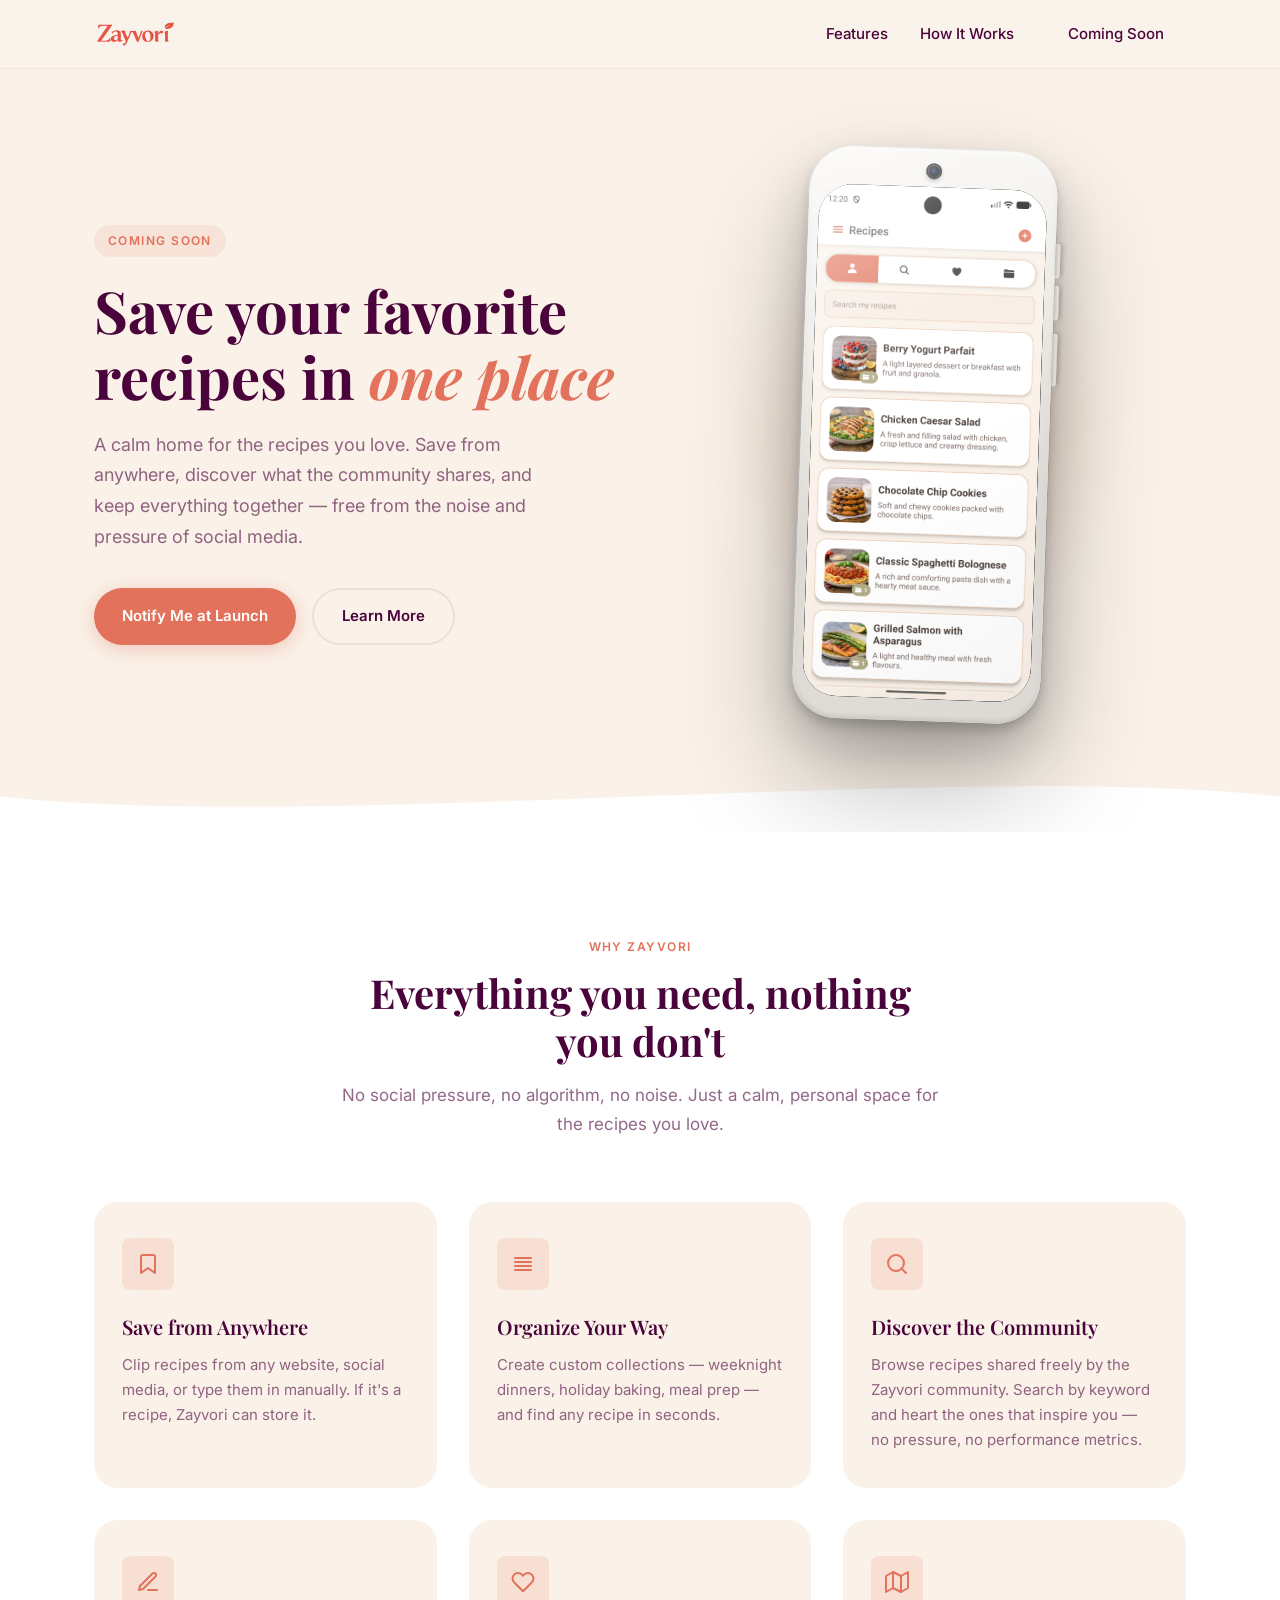
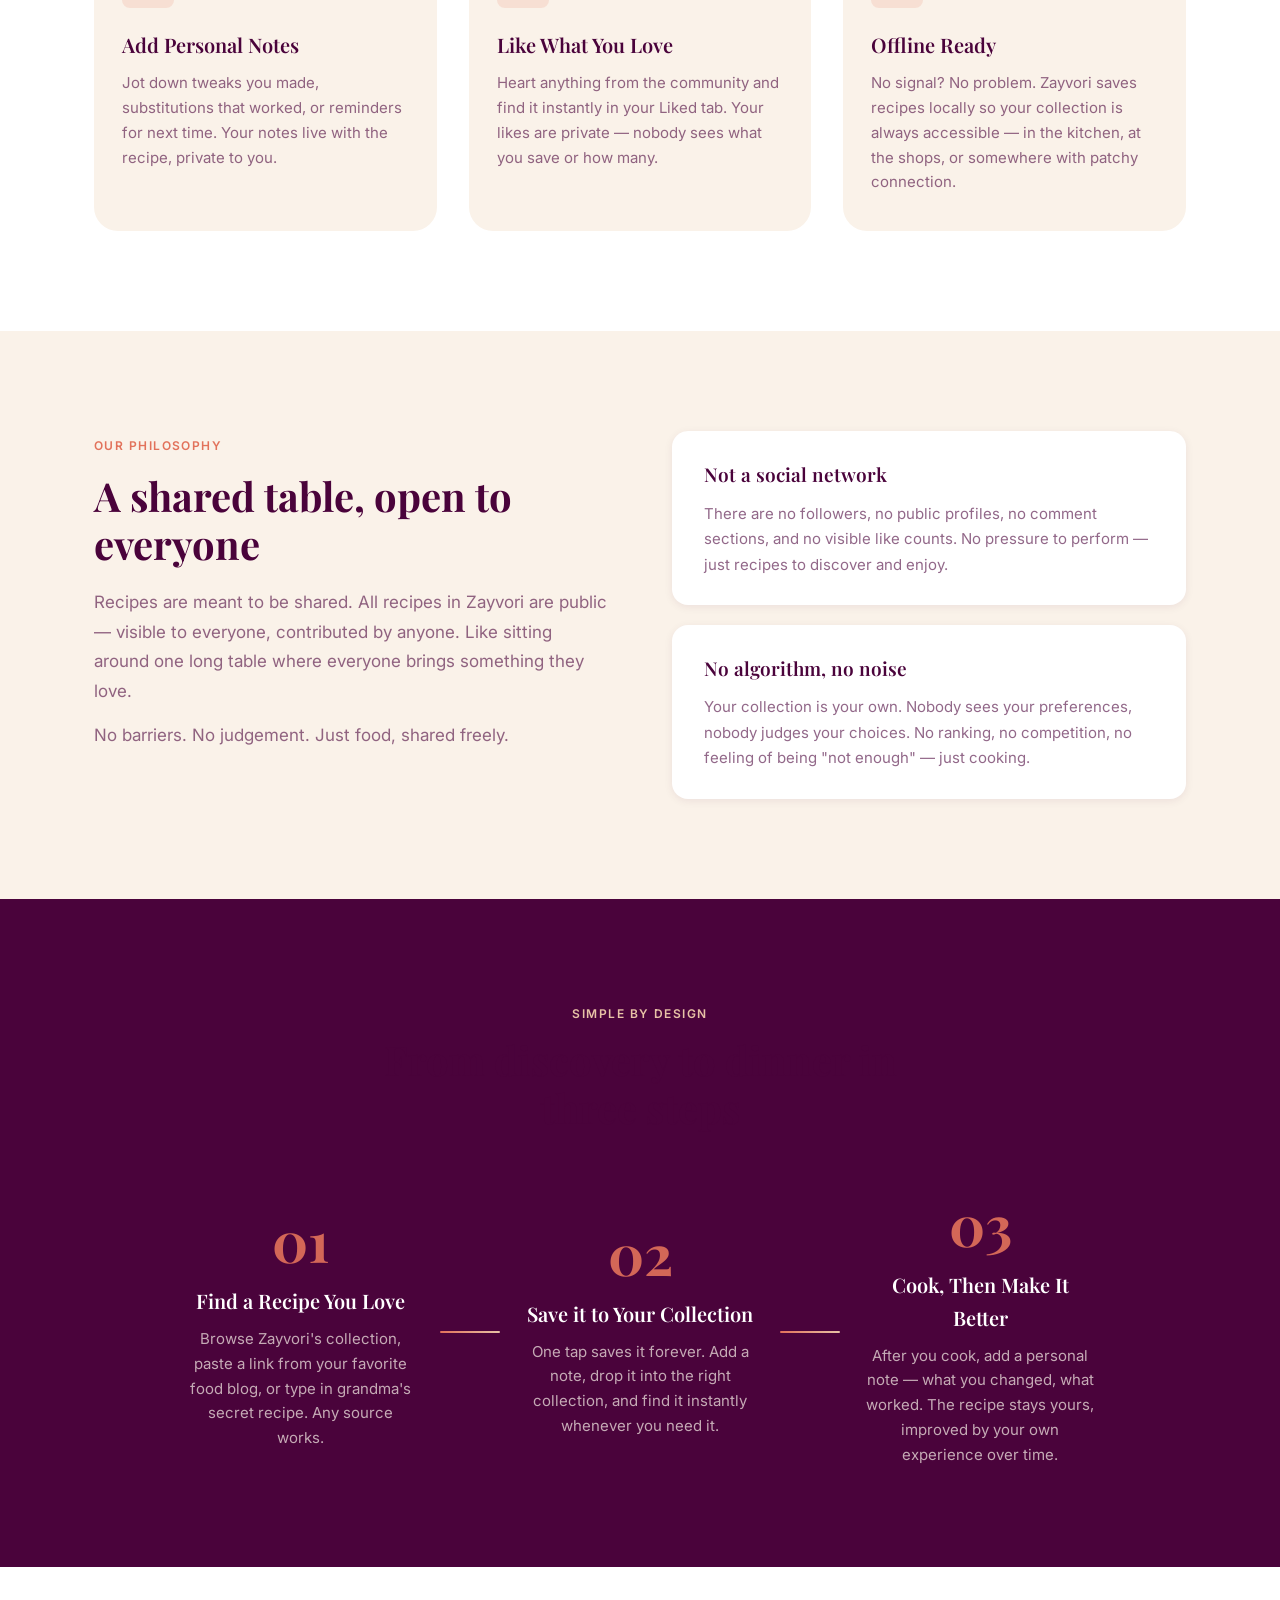
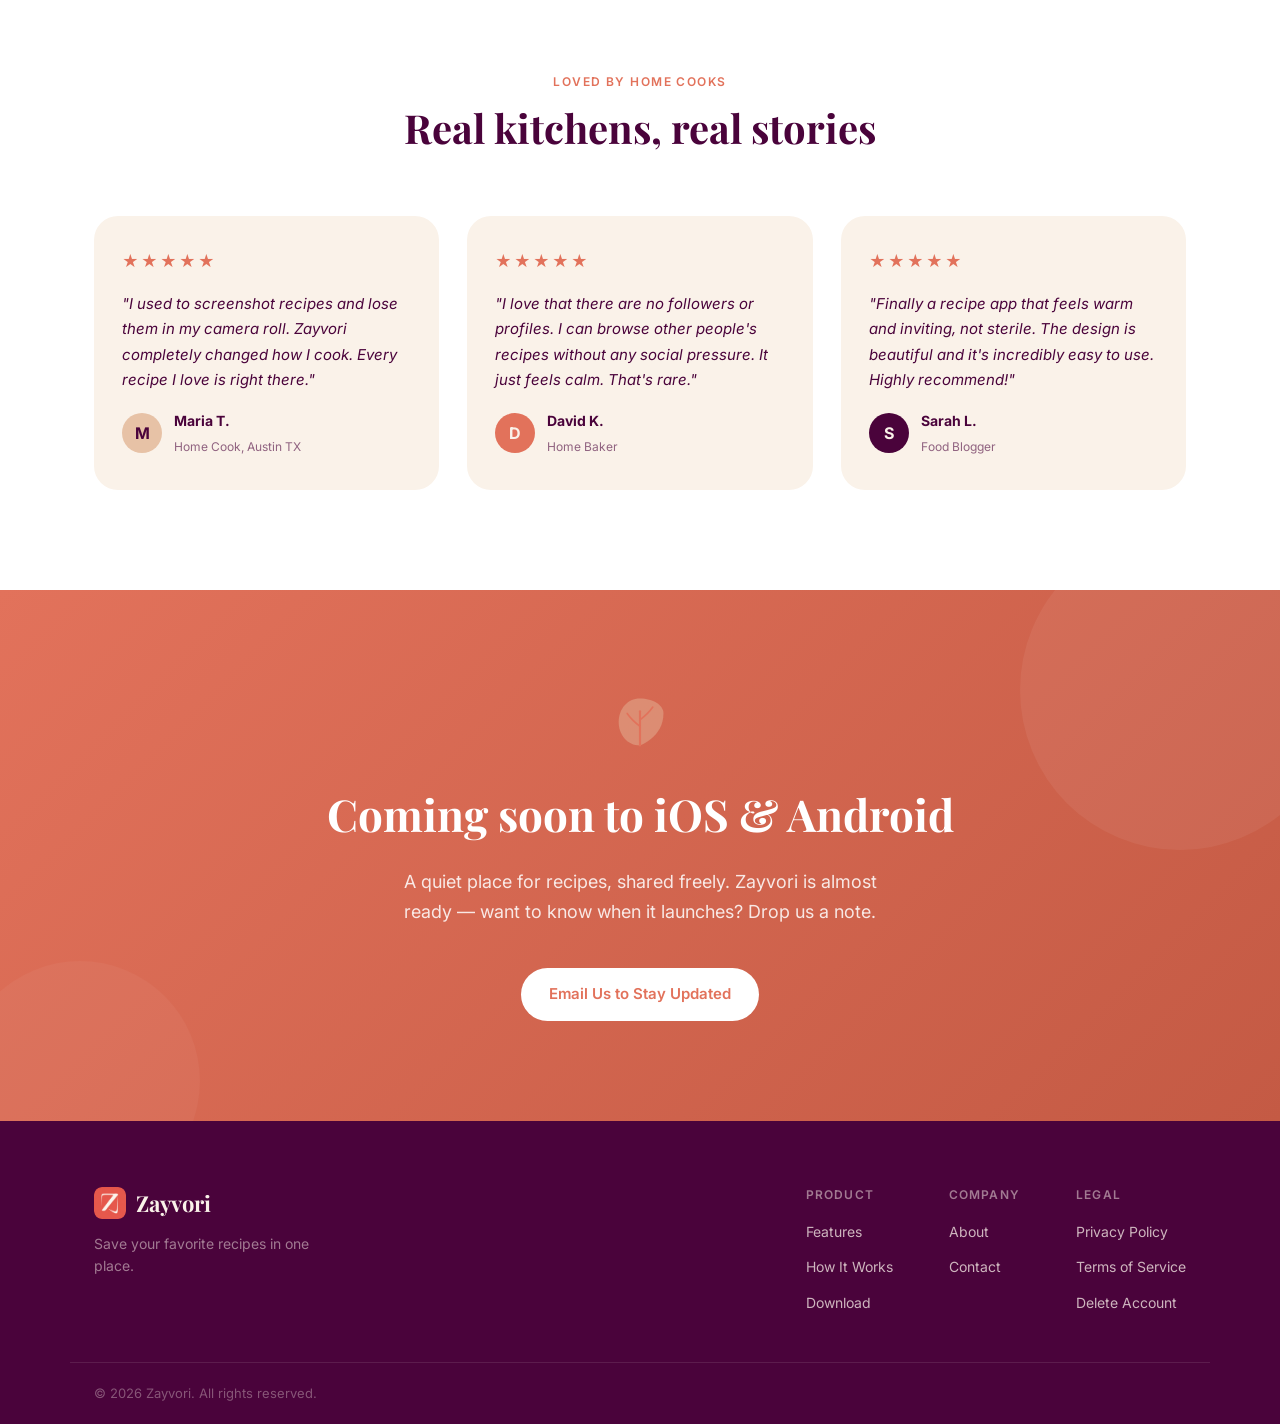
==== index.html @ 2014e227 "Update content with our philosophy" ====
<!DOCTYPE html>
<html lang="en">
<head>
  <meta charset="UTF-8" />
  <meta name="viewport" content="width=device-width, initial-scale=1.0" />
  <meta name="description" content="Zayvori — Save your favorite recipes in one place. Discover, collect, and cook with ease." />
  <meta property="og:title" content="Zayvori — Your Personal Recipe Collection" />
  <meta property="og:description" content="Save your favorite recipes in one place. Discover, collect, and cook with ease." />
  <meta property="og:image" content="https://zayvori.com/assets/zayvori_logo.png" />
  <meta property="og:url" content="https://zayvori.com" />
  <title>Zayvori — Your Personal Recipe Collection</title>
  <link rel="icon" type="image/png" href="assets/zayvori_icon.png" />
  <link rel="apple-touch-icon" href="assets/zayvori_icon.png" />
  <link rel="preconnect" href="https://fonts.googleapis.com" />
  <link rel="preconnect" href="https://fonts.gstatic.com" crossorigin />
  <link href="https://fonts.googleapis.com/css2?family=Playfair+Display:wght@400;600;700&family=Inter:wght@300;400;500;600&display=swap" rel="stylesheet" />
  <link rel="stylesheet" href="styles.css" />
</head>
<body>

  <!-- NAV -->
  <header class="nav">
    <div class="nav__inner container">
      <a href="#" class="nav__logo">
        <img src="assets/zayvori_logo.png" alt="Zayvori" class="nav__logo-img">
      </a>
      <nav class="nav__links">
        <a href="#features">Features</a>
        <a href="#how-it-works">How It Works</a>
        <a href="#download" class="btn btn--sm">Coming Soon</a>
      </nav>
      <button class="nav__hamburger" aria-label="Open menu">
        <span></span><span></span><span></span>
      </button>
    </div>
  </header>

  <!-- HERO -->
  <section class="hero">
    <div class="container hero__inner">
      <div class="hero__text">
        <span class="hero__eyebrow">Coming Soon</span>
        <h1 class="hero__headline">Save your favorite<br/>recipes in <em>one place</em></h1>
        <p class="hero__sub">A calm home for the recipes you love. Save from anywhere, discover what the community shares, and keep everything together — free from the noise and pressure of social media.</p>
        <div class="hero__ctas">
          <a href="#download" class="btn btn--primary">Notify Me at Launch</a>
          <a href="#features" class="btn btn--ghost">Learn More</a>
        </div>
      </div>
      <div class="hero__phone" aria-hidden="true">
        <div class="phone-frame">
          <div class="phone-frame__btn phone-frame__btn--vol-up"></div>
          <div class="phone-frame__btn phone-frame__btn--vol-down"></div>
          <div class="phone-frame__btn phone-frame__btn--power"></div>
          <div class="phone-frame__camera"></div>
          <div class="phone-frame__screen">
            <img src="assets/screenshot.png" alt="Zayvori app showing a list of saved recipes" class="phone-frame__screenshot">
          </div>
        </div>
        <div class="hero__blob"></div>
      </div>
    </div>
    <div class="hero__wave">
      <svg viewBox="0 0 1440 80" preserveAspectRatio="none" xmlns="http://www.w3.org/2000/svg">
        <path d="M0,40 C360,80 1080,0 1440,40 L1440,80 L0,80 Z" fill="#ffffff"/>
      </svg>
    </div>
  </section>

  <!-- FEATURES -->
  <section class="features" id="features">
    <div class="container">
      <div class="section-header">
        <span class="section-eyebrow">Why Zayvori</span>
        <h2>Everything you need, nothing you don't</h2>
        <p>No social pressure, no algorithm, no noise. Just a calm, personal space for the recipes you love.</p>
      </div>
      <div class="features__grid">
        <div class="feature-card">
          <div class="feature-card__icon">
            <svg viewBox="0 0 24 24" fill="none" stroke="currentColor" stroke-width="2" stroke-linecap="round" stroke-linejoin="round">
              <path d="M19 21l-7-5-7 5V5a2 2 0 0 1 2-2h10a2 2 0 0 1 2 2z"/>
            </svg>
          </div>
          <h3>Save from Anywhere</h3>
          <p>Clip recipes from any website, social media, or type them in manually. If it's a recipe, Zayvori can store it.</p>
        </div>
        <div class="feature-card">
          <div class="feature-card__icon">
            <svg viewBox="0 0 24 24" fill="none" stroke="currentColor" stroke-width="2" stroke-linecap="round" stroke-linejoin="round">
              <path d="M4 6h16M4 10h16M4 14h16M4 18h16"/>
            </svg>
          </div>
          <h3>Organize Your Way</h3>
          <p>Create custom collections — weeknight dinners, holiday baking, meal prep — and find any recipe in seconds.</p>
        </div>
        <div class="feature-card">
          <div class="feature-card__icon">
            <svg viewBox="0 0 24 24" fill="none" stroke="currentColor" stroke-width="2" stroke-linecap="round" stroke-linejoin="round">
              <circle cx="11" cy="11" r="8"/><path d="m21 21-4.35-4.35"/>
            </svg>
          </div>
          <h3>Discover the Community</h3>
          <p>Browse recipes shared freely by the Zayvori community. Search by keyword and heart the ones that inspire you — no pressure, no performance metrics.</p>
        </div>
        <div class="feature-card">
          <div class="feature-card__icon">
            <svg viewBox="0 0 24 24" fill="none" stroke="currentColor" stroke-width="2" stroke-linecap="round" stroke-linejoin="round">
              <path d="M12 20h9"/><path d="M16.5 3.5a2.121 2.121 0 0 1 3 3L7 19l-4 1 1-4 12.5-12.5z"/>
            </svg>
          </div>
          <h3>Add Personal Notes</h3>
          <p>Jot down tweaks you made, substitutions that worked, or reminders for next time. Your notes live with the recipe, private to you.</p>
        </div>
        <div class="feature-card">
          <div class="feature-card__icon">
            <svg viewBox="0 0 24 24" fill="none" stroke="currentColor" stroke-width="2" stroke-linecap="round" stroke-linejoin="round">
              <path d="M20.84 4.61a5.5 5.5 0 0 0-7.78 0L12 5.67l-1.06-1.06a5.5 5.5 0 0 0-7.78 7.78l1.06 1.06L12 21.23l7.78-7.78 1.06-1.06a5.5 5.5 0 0 0 0-7.78z"/>
            </svg>
          </div>
          <h3>Like What You Love</h3>
          <p>Heart anything from the community and find it instantly in your Liked tab. Your likes are private — nobody sees what you save or how many.</p>
        </div>
        <div class="feature-card">
          <div class="feature-card__icon">
            <svg viewBox="0 0 24 24" fill="none" stroke="currentColor" stroke-width="2" stroke-linecap="round" stroke-linejoin="round">
              <path d="M1 6v16l7-4 8 4 7-4V2l-7 4-8-4-7 4z"/><path d="M8 2v16"/><path d="M16 6v16"/>
            </svg>
          </div>
          <h3>Offline Ready</h3>
          <p>No signal? No problem. Zayvori saves recipes locally so your collection is always accessible — in the kitchen, at the shops, or somewhere with patchy connection.</p>
        </div>
      </div>
    </div>
  </section>

  <!-- PHILOSOPHY -->
  <section class="philosophy">
    <div class="container">
      <div class="philosophy__inner">
        <div class="philosophy__story">
          <span class="section-eyebrow">Our Philosophy</span>
          <h2>A shared table, open to everyone</h2>
          <p>Recipes are meant to be shared. All recipes in Zayvori are public — visible to everyone, contributed by anyone. Like sitting around one long table where everyone brings something they love.</p>
          <p>No barriers. No judgement. Just food, shared freely.</p>
        </div>
        <div class="philosophy__values">
          <div class="philosophy__value">
            <h3>Not a social network</h3>
            <p>There are no followers, no public profiles, no comment sections, and no visible like counts. No pressure to perform — just recipes to discover and enjoy.</p>
          </div>
          <div class="philosophy__value">
            <h3>No algorithm, no noise</h3>
            <p>Your collection is your own. Nobody sees your preferences, nobody judges your choices. No ranking, no competition, no feeling of being "not enough" — just cooking.</p>
          </div>
        </div>
      </div>
    </div>
  </section>

  <!-- HOW IT WORKS -->
  <section class="how-it-works" id="how-it-works">
    <div class="container">
      <div class="section-header section-header--light">
        <span class="section-eyebrow section-eyebrow--light">Simple by Design</span>
        <h2>From discovery to dinner in three steps</h2>
      </div>
      <div class="steps">
        <div class="step">
          <div class="step__number">01</div>
          <div class="step__content">
            <h3>Find a Recipe You Love</h3>
            <p>Browse Zayvori's collection, paste a link from your favorite food blog, or type in grandma's secret recipe. Any source works.</p>
          </div>
        </div>
        <div class="step__connector" aria-hidden="true"></div>
        <div class="step">
          <div class="step__number">02</div>
          <div class="step__content">
            <h3>Save it to Your Collection</h3>
            <p>One tap saves it forever. Add a note, drop it into the right collection, and find it instantly whenever you need it.</p>
          </div>
        </div>
        <div class="step__connector" aria-hidden="true"></div>
        <div class="step">
          <div class="step__number">03</div>
          <div class="step__content">
            <h3>Cook, Then Make It Better</h3>
            <p>After you cook, add a personal note — what you changed, what worked. The recipe stays yours, improved by your own experience over time.</p>
          </div>
        </div>
      </div>
    </div>
  </section>

  <!-- TESTIMONIALS -->
  <section class="testimonials">
    <div class="container">
      <div class="section-header">
        <span class="section-eyebrow">Loved by Home Cooks</span>
        <h2>Real kitchens, real stories</h2>
      </div>
      <div class="testimonials__grid">
        <div class="testimonial-card">
          <div class="testimonial-card__stars" aria-label="5 stars">★★★★★</div>
          <p>"I used to screenshot recipes and lose them in my camera roll. Zayvori completely changed how I cook. Every recipe I love is right there."</p>
          <div class="testimonial-card__author">
            <div class="testimonial-card__avatar" style="background:#E7C2A6">M</div>
            <div>
              <strong>Maria T.</strong>
              <span>Home Cook, Austin TX</span>
            </div>
          </div>
        </div>
        <div class="testimonial-card">
          <div class="testimonial-card__stars" aria-label="5 stars">★★★★★</div>
          <p>"I love that there are no followers or profiles. I can browse other people's recipes without any social pressure. It just feels calm. That's rare."</p>
          <div class="testimonial-card__author">
            <div class="testimonial-card__avatar" style="background:#E2725B;color:#FAF2E9">D</div>
            <div>
              <strong>David K.</strong>
              <span>Home Baker</span>
            </div>
          </div>
        </div>
        <div class="testimonial-card">
          <div class="testimonial-card__stars" aria-label="5 stars">★★★★★</div>
          <p>"Finally a recipe app that feels warm and inviting, not sterile. The design is beautiful and it's incredibly easy to use. Highly recommend!"</p>
          <div class="testimonial-card__author">
            <div class="testimonial-card__avatar" style="background:#4A033B;color:#FAF2E9">S</div>
            <div>
              <strong>Sarah L.</strong>
              <span>Food Blogger</span>
            </div>
          </div>
        </div>
      </div>
    </div>
  </section>

  <!-- DOWNLOAD CTA -->
  <section class="download" id="download">
    <div class="container download__inner">
      <div class="download__leaf-icon" aria-hidden="true">
        <svg viewBox="0 0 60 60" fill="none" xmlns="http://www.w3.org/2000/svg">
          <path d="M30 8C18 8 10 18 10 30C10 42 18 52 30 52C30 52 52 44 52 22C52 14 42 8 30 8Z" fill="#E7C2A6" opacity="0.4"/>
          <path d="M30 52C30 52 30 30 30 20" stroke="#E2725B" stroke-width="2" stroke-linecap="round"/>
          <path d="M30 34C30 34 22 28 18 22" stroke="#E2725B" stroke-width="1.5" stroke-linecap="round"/>
          <path d="M30 28C30 28 38 22 42 16" stroke="#E2725B" stroke-width="1.5" stroke-linecap="round"/>
        </svg>
      </div>
      <h2>Coming soon to iOS &amp; Android</h2>
      <p>A quiet place for recipes, shared freely. Zayvori is almost ready — want to know when it launches? Drop us a note.</p>
      <a href="mailto:hello@zayvori.com?subject=Notify%20me%20when%20Zayvori%20launches" class="btn btn--light">Email Us to Stay Updated</a>
    </div>
  </section>

  <!-- FOOTER -->
  <footer class="footer">
    <div class="container footer__inner">
      <div class="footer__brand">
        <a href="#" class="nav__logo">
          <img src="assets/zayvori_icon.png" alt="" width="32" height="32" class="footer__icon">
          <span>Zayvori</span>
        </a>
        <p>Save your favorite recipes in one place.</p>
      </div>
      <div class="footer__links">
        <div class="footer__col">
          <h4>Product</h4>
          <a href="#features">Features</a>
          <a href="#how-it-works">How It Works</a>
          <a href="#download">Download</a>
        </div>
        <div class="footer__col">
          <h4>Company</h4>
          <a href="#">About</a>
          <a href="mailto:hello@zayvori.com">Contact</a>
        </div>
        <div class="footer__col">
          <h4>Legal</h4>
          <a href="privacy.html">Privacy Policy</a>
          <a href="terms.html">Terms of Service</a>
          <a href="delete-account.html">Delete Account</a>
        </div>
      </div>
    </div>
    <div class="footer__bottom container">
      <p>&copy; 2026 Zayvori. All rights reserved.</p>
    </div>
  </footer>

  <script src="script.js"></script>
</body>
</html>
---- styles.css ----
/* ============================================================
   ZAYVORI — Brand Website
   Colors: #E2725B (coral) | #FAF2E9 (cream) | #E7C2A6 (tan) | #4A033B (dark)
   ============================================================ */

*, *::before, *::after { box-sizing: border-box; margin: 0; padding: 0; }

:root {
  --coral:   #E2725B;
  --cream:   #FAF2E9;
  --tan:     #E7C2A6;
  --dark:    #4A033B;
  --dark-60: rgba(74,3,59,.6);
  --dark-10: rgba(74,3,59,.08);
  --white:   #ffffff;

  --font-heading: 'Playfair Display', Georgia, serif;
  --font-body:    'Inter', system-ui, sans-serif;

  --radius-sm: 8px;
  --radius-md: 16px;
  --radius-lg: 24px;
  --radius-xl: 40px;

  --shadow-sm: 0 2px 8px rgba(74,3,59,.08);
  --shadow-md: 0 8px 32px rgba(74,3,59,.12);
  --shadow-lg: 0 24px 64px rgba(74,3,59,.18);

  --transition: 0.22s ease;
}

html { scroll-behavior: smooth; }

body {
  font-family: var(--font-body);
  background: var(--white);
  color: var(--dark);
  line-height: 1.65;
  overflow-x: hidden;
}

/* ---- UTILITIES ---- */
.container {
  max-width: 1140px;
  margin: 0 auto;
  padding: 0 24px;
}

.btn {
  display: inline-flex;
  align-items: center;
  gap: 8px;
  padding: 14px 28px;
  border-radius: 100px;
  font-family: var(--font-body);
  font-size: 15px;
  font-weight: 600;
  text-decoration: none;
  cursor: pointer;
  border: none;
  transition: transform var(--transition), box-shadow var(--transition), background var(--transition);
}
.btn:hover { transform: translateY(-2px); }

.btn--primary {
  background: var(--coral);
  color: var(--white);
  box-shadow: 0 4px 20px rgba(226,114,91,.35);
}
.btn--primary:hover { background: #d15f49; box-shadow: 0 8px 28px rgba(226,114,91,.45); }

.btn--ghost {
  background: transparent;
  color: var(--dark);
  border: 2px solid var(--dark-10);
}
.btn--ghost:hover { border-color: var(--coral); color: var(--coral); }

.btn--sm { padding: 10px 22px; font-size: 14px; }

.section-header {
  text-align: center;
  max-width: 600px;
  margin: 0 auto 64px;
}
.section-header--light h2,
.section-header--light p { color: var(--white); }

.section-eyebrow {
  display: inline-block;
  font-size: 12px;
  font-weight: 600;
  letter-spacing: .12em;
  text-transform: uppercase;
  color: var(--coral);
  margin-bottom: 12px;
}
.section-eyebrow--light { color: var(--tan); }

.section-header h2 {
  font-family: var(--font-heading);
  font-size: clamp(28px, 4vw, 40px);
  font-weight: 700;
  line-height: 1.2;
  color: var(--dark);
  margin-bottom: 16px;
}
.section-header p {
  font-size: 17px;
  color: var(--dark-60);
  line-height: 1.7;
}

/* ============================================================
   NAVIGATION
   ============================================================ */
.nav {
  position: sticky;
  top: 0;
  z-index: 100;
  background: rgba(250,242,233,.9);
  backdrop-filter: blur(12px);
  -webkit-backdrop-filter: blur(12px);
  border-bottom: 1px solid rgba(226,114,91,.1);
}

.nav__inner {
  display: flex;
  align-items: center;
  justify-content: space-between;
  height: 68px;
}

.nav__logo {
  display: flex;
  align-items: center;
  gap: 10px;
  text-decoration: none;
  font-family: var(--font-heading);
  font-size: 22px;
  font-weight: 700;
  color: var(--dark);
}

.nav__links {
  display: flex;
  align-items: center;
  gap: 32px;
}
.nav__links a {
  text-decoration: none;
  font-size: 15px;
  font-weight: 500;
  color: var(--dark);
  transition: color var(--transition);
}
.nav__links a:not(.btn):hover { color: var(--coral); }

.nav__hamburger {
  display: none;
  flex-direction: column;
  gap: 5px;
  background: none;
  border: none;
  cursor: pointer;
  padding: 4px;
}
.nav__hamburger span {
  display: block;
  width: 24px;
  height: 2px;
  background: var(--dark);
  border-radius: 2px;
  transition: var(--transition);
}

.nav__logo-img {
  height: 28px;
  width: auto;
  display: block;
}

.footer__icon {
  border-radius: 8px;
}

/* ============================================================
   HERO
   ============================================================ */
.hero {
  background: var(--cream);
  padding: 80px 0 0;
  position: relative;
  overflow: hidden;
}

.hero__inner {
  display: grid;
  grid-template-columns: 1fr 1fr;
  align-items: center;
  gap: 48px;
  padding-bottom: 40px;
}

.hero__eyebrow {
  display: inline-block;
  font-size: 12px;
  font-weight: 600;
  letter-spacing: .12em;
  text-transform: uppercase;
  color: var(--coral);
  background: rgba(226,114,91,.12);
  padding: 6px 14px;
  border-radius: 100px;
  margin-bottom: 20px;
}

.hero__headline {
  font-family: var(--font-heading);
  font-size: clamp(36px, 5vw, 58px);
  font-weight: 700;
  line-height: 1.15;
  color: var(--dark);
  margin-bottom: 20px;
}
.hero__headline em {
  font-style: italic;
  color: var(--coral);
}

.hero__sub {
  font-size: 18px;
  color: var(--dark-60);
  line-height: 1.7;
  max-width: 480px;
  margin-bottom: 36px;
}

.hero__ctas {
  display: flex;
  gap: 16px;
  flex-wrap: wrap;
}

/* Phone Mockup */
.hero__phone {
  display: flex;
  justify-content: center;
  align-items: flex-end;
  position: relative;
}

.hero__blob {
  position: absolute;
  width: 420px;
  height: 420px;
  background: radial-gradient(ellipse, rgba(231,194,166,.5) 0%, transparent 70%);
  border-radius: 50%;
  top: 50%;
  left: 50%;
  transform: translate(-50%, -50%);
  z-index: 0;
}

/* Pixel 9 photo-realistic frame */
.phone-frame {
  position: relative;
  z-index: 1;
  width: 248px;
  /* Porcelain white: warm off-white with directional lighting */
  background:
    linear-gradient(168deg,
      #f8f6f3  0%,
      #edeae5 30%,
      #dedad4 65%,
      #e6e2dd 100%);
  border-radius: 44px;
  padding: 16px 10px 22px;
  box-shadow:
    /* soft ambient */
    0 60px 120px rgba(0,0,0,0.28),
    0 24px 48px  rgba(0,0,0,0.18),
    /* crisp contact shadow */
    0  6px 12px  rgba(0,0,0,0.18),
    /* polished left edge catch-light */
    -1.5px 0 0  rgba(255,255,255,0.90),
    /* polished top edge catch-light */
    0 -1.5px 0  rgba(255,255,255,0.75),
    /* right/bottom frame shadow edge */
    1px 0 0 rgba(0,0,0,0.08),
    /* inner top sheen */
    inset 0  2px  4px rgba(255,255,255,0.70),
    /* inner bottom shadow */
    inset 0 -2px  5px rgba(0,0,0,0.12);
  transform: rotate(2deg);
  transition: transform 0.4s ease;
}
.phone-frame:hover { transform: rotate(0deg) scale(1.02); }

/* Glass / specular sheen across the body face */
.phone-frame::before {
  content: '';
  position: absolute;
  inset: 0;
  border-radius: 44px;
  background: linear-gradient(
    148deg,
    rgba(255,255,255,0.55)  0%,
    rgba(255,255,255,0.18) 30%,
    transparent            52%,
    rgba(0,0,0,0.04)      100%
  );
  pointer-events: none;
  z-index: 4;
}

/* Side buttons — all on the right (Pixel 9 layout) */
.phone-frame__btn {
  position: absolute;
  right: -5px;
  width: 5px;
  border-radius: 0 3px 3px 0;
  /* silver aluminium button */
  background: linear-gradient(to right,
    #c2bfba 0%,
    #d4d0cb 40%,
    #dedad4 70%,
    #c8c5c0 100%);
  box-shadow:
    2px 0  4px rgba(0,0,0,0.20),
    0   1px 0   rgba(255,255,255,0.70),
    0  -1px 0   rgba(0,0,0,0.12),
    inset -1px 0 2px rgba(255,255,255,0.40);
}
.phone-frame__btn--vol-up   { height: 34px; top:  90px; border-radius: 2px 3px 3px 2px; }
.phone-frame__btn--vol-down { height: 34px; top: 132px; border-radius: 2px 3px 3px 2px; }
.phone-frame__btn--power    { height: 52px; top: 180px; border-radius: 2px 3px 3px 2px; }

/* Punch-hole selfie camera */
.phone-frame__camera {
  position: relative;
  width: 12px;
  height: 12px;
  background: radial-gradient(circle at 38% 38%,
    #1c1c1c 0%,
    #060606 55%,
    #000    100%);
  border-radius: 50%;
  margin: 0 auto 10px;
  box-shadow:
    0 0 0 2px   rgba(0,0,0,0.9),
    0 0 0 3px   rgba(255,255,255,0.08),
    0 2px 5px   rgba(0,0,0,0.9),
    inset 0 1px 2px rgba(255,255,255,0.08);
}
/* Inner lens */
.phone-frame__camera::after {
  content: '';
  position: absolute;
  width: 5px;
  height: 5px;
  background: radial-gradient(circle at 38% 38%,
    #1a3a8a 0%,
    #070e30 70%,
    #000    100%);
  border-radius: 50%;
  top: 50%;
  left: 50%;
  transform: translate(-50%, -50%);
  box-shadow: 0 0 3px rgba(40,90,220,0.25);
}

/* Screen well */
.phone-frame__screen {
  position: relative;
  border-radius: 34px;
  overflow: hidden;
  background: #000;
  box-shadow:
    inset 0 0 0 1px rgba(255,255,255,0.06),
    inset 0 2px 8px rgba(0,0,0,0.8);
}
/* Screen glass glare — diagonal highlight top-left */
.phone-frame__screen::after {
  content: '';
  position: absolute;
  inset: 0;
  border-radius: 34px;
  background: linear-gradient(
    148deg,
    rgba(255,255,255,0.11)  0%,
    rgba(255,255,255,0.04) 22%,
    transparent            42%
  );
  pointer-events: none;
  z-index: 2;
}
.phone-frame__screenshot { width: 100%; display: block; position: relative; z-index: 1; }

.phone-screen {
  background: var(--cream);
  border-radius: 26px;
  overflow: hidden;
  padding: 16px;
  min-height: 420px;
  display: flex;
  flex-direction: column;
  gap: 12px;
}

.phone-header {
  display: flex;
  align-items: center;
  gap: 6px;
}
.phone-brand {
  font-family: var(--font-heading);
  font-size: 16px;
  font-weight: 700;
  color: var(--coral);
}

.phone-tagline {
  font-size: 13px;
  font-weight: 500;
  color: var(--dark);
  line-height: 1.4;
}

.phone-card {
  background: var(--white);
  border-radius: 12px;
  overflow: hidden;
  box-shadow: var(--shadow-sm);
}
.phone-card__img {
  height: 90px;
  background: linear-gradient(135deg, var(--tan) 0%, #d4956e 100%);
}
.phone-card__img--alt {
  height: 70px;
  background: linear-gradient(135deg, #b5d4a8 0%, #7db86e 100%);
}
.phone-card--sm .phone-card__info { padding: 8px 10px; }

.phone-card__info { padding: 10px 12px; }
.phone-card__tag {
  font-size: 9px;
  font-weight: 600;
  letter-spacing: .08em;
  text-transform: uppercase;
  color: var(--coral);
  background: rgba(226,114,91,.12);
  padding: 2px 7px;
  border-radius: 100px;
}
.phone-card__title {
  font-size: 12px;
  font-weight: 600;
  color: var(--dark);
  margin: 4px 0 2px;
}
.phone-card__meta { font-size: 10px; color: var(--dark-60); }

.phone-cta {
  display: block;
  text-align: center;
  background: var(--coral);
  color: var(--white);
  font-size: 12px;
  font-weight: 600;
  padding: 10px;
  border-radius: 10px;
  text-decoration: none;
  margin-top: auto;
}

.hero__wave {
  line-height: 0;
}
.hero__wave svg { width: 100%; display: block; }

/* ============================================================
   FEATURES
   ============================================================ */
.features {
  padding: 100px 0;
  background: var(--white);
}

.features__grid {
  display: grid;
  grid-template-columns: repeat(3, 1fr);
  gap: 32px;
}

.feature-card {
  background: var(--cream);
  border-radius: var(--radius-lg);
  padding: 36px 28px;
  transition: transform var(--transition), box-shadow var(--transition);
}
.feature-card:hover {
  transform: translateY(-6px);
  box-shadow: var(--shadow-md);
}

.feature-card__icon {
  width: 52px;
  height: 52px;
  background: rgba(226,114,91,.15);
  border-radius: var(--radius-sm);
  display: flex;
  align-items: center;
  justify-content: center;
  margin-bottom: 20px;
  color: var(--coral);
}
.feature-card__icon svg { width: 24px; height: 24px; }

.feature-card h3 {
  font-family: var(--font-heading);
  font-size: 20px;
  font-weight: 600;
  color: var(--dark);
  margin-bottom: 10px;
}
.feature-card p { font-size: 15px; color: var(--dark-60); line-height: 1.65; }

/* ============================================================
   PHILOSOPHY
   ============================================================ */
.philosophy {
  background: var(--cream);
  padding: 100px 0;
}

.philosophy__inner {
  display: grid;
  grid-template-columns: 1fr 1fr;
  gap: 64px;
  align-items: start;
}

.philosophy__story .section-eyebrow { margin-bottom: 16px; }

.philosophy__story h2 {
  font-family: var(--font-heading);
  font-size: clamp(28px, 4vw, 40px);
  font-weight: 700;
  line-height: 1.2;
  color: var(--dark);
  margin-bottom: 20px;
}

.philosophy__story p {
  font-size: 17px;
  color: var(--dark-60);
  line-height: 1.75;
  margin-bottom: 14px;
}
.philosophy__story p:last-child { margin-bottom: 0; }

.philosophy__values {
  display: flex;
  flex-direction: column;
  gap: 20px;
}

.philosophy__value {
  background: var(--white);
  border-radius: var(--radius-md);
  padding: 28px 32px;
  box-shadow: var(--shadow-sm);
}

.philosophy__value h3 {
  font-family: var(--font-heading);
  font-size: 19px;
  font-weight: 600;
  color: var(--dark);
  margin-bottom: 10px;
}

.philosophy__value p {
  font-size: 15px;
  color: var(--dark-60);
  line-height: 1.7;
}

/* ============================================================
   HOW IT WORKS
   ============================================================ */
.how-it-works {
  background: var(--dark);
  padding: 100px 0;
}

.steps {
  display: flex;
  align-items: center;
  gap: 0;
  max-width: 960px;
  margin: 0 auto;
}

.step {
  flex: 1;
  text-align: center;
  padding: 0 24px;
}

.step__number {
  font-family: var(--font-heading);
  font-size: 56px;
  font-weight: 700;
  color: var(--coral);
  opacity: .9;
  line-height: 1;
  margin-bottom: 16px;
}

.step__content h3 {
  font-family: var(--font-heading);
  font-size: 20px;
  font-weight: 600;
  color: var(--white);
  margin-bottom: 10px;
}
.step__content p { font-size: 15px; color: rgba(250,242,233,.7); line-height: 1.65; }

.step__connector {
  width: 60px;
  height: 2px;
  background: linear-gradient(90deg, var(--coral), var(--tan));
  flex-shrink: 0;
  border-radius: 1px;
}

/* ============================================================
   TESTIMONIALS
   ============================================================ */
.testimonials {
  padding: 100px 0;
  background: var(--white);
}

.testimonials__grid {
  display: grid;
  grid-template-columns: repeat(3, 1fr);
  gap: 28px;
}

.testimonial-card {
  background: var(--cream);
  border-radius: var(--radius-lg);
  padding: 32px 28px;
  display: flex;
  flex-direction: column;
  gap: 16px;
}

.testimonial-card__stars { color: var(--coral); font-size: 16px; letter-spacing: 2px; }

.testimonial-card p {
  font-size: 15px;
  color: var(--dark);
  line-height: 1.7;
  font-style: italic;
  flex: 1;
}

.testimonial-card__author {
  display: flex;
  align-items: center;
  gap: 12px;
}
.testimonial-card__avatar {
  width: 40px;
  height: 40px;
  border-radius: 50%;
  background: var(--tan);
  display: flex;
  align-items: center;
  justify-content: center;
  font-weight: 700;
  font-size: 16px;
  color: var(--dark);
  flex-shrink: 0;
}
.testimonial-card__author strong { display: block; font-size: 14px; color: var(--dark); }
.testimonial-card__author span { font-size: 12px; color: var(--dark-60); }

/* ============================================================
   DOWNLOAD CTA
   ============================================================ */
.download {
  background: linear-gradient(135deg, var(--coral) 0%, #c45a44 100%);
  padding: 100px 0;
  position: relative;
  overflow: hidden;
}
.download::before {
  content: '';
  position: absolute;
  top: -60px; right: -60px;
  width: 320px; height: 320px;
  background: rgba(255,255,255,.06);
  border-radius: 50%;
}
.download::after {
  content: '';
  position: absolute;
  bottom: -80px; left: -40px;
  width: 240px; height: 240px;
  background: rgba(255,255,255,.04);
  border-radius: 50%;
}

.download__inner {
  text-align: center;
  position: relative;
  z-index: 1;
}

.download__leaf-icon {
  width: 64px;
  height: 64px;
  margin: 0 auto 24px;
}
.download__leaf-icon svg { width: 100%; height: 100%; }

.download h2 {
  font-family: var(--font-heading);
  font-size: clamp(28px, 4vw, 44px);
  font-weight: 700;
  color: var(--white);
  margin-bottom: 16px;
}

.download p {
  font-size: 18px;
  color: rgba(255,255,255,.85);
  max-width: 520px;
  margin: 0 auto 40px;
  line-height: 1.7;
}

.download__badges {
  display: flex;
  justify-content: center;
  gap: 16px;
  flex-wrap: wrap;
}

.btn--light {
  background: var(--white);
  color: var(--coral);
}
.btn--light:hover { background: var(--cream); box-shadow: 0 8px 24px rgba(255,255,255,.25); }

.store-badge {
  display: flex;
  align-items: center;
  gap: 12px;
  background: var(--dark);
  color: var(--white);
  text-decoration: none;
  padding: 12px 24px;
  border-radius: 14px;
  transition: transform var(--transition), box-shadow var(--transition);
  min-width: 160px;
}
.store-badge:hover { transform: translateY(-3px); box-shadow: 0 12px 32px rgba(74,3,59,.4); }
.store-badge svg { width: 24px; height: 24px; flex-shrink: 0; }
.store-badge div { text-align: left; }
.store-badge small { display: block; font-size: 11px; opacity: .7; }
.store-badge strong { display: block; font-size: 16px; font-weight: 600; }

/* ============================================================
   FOOTER
   ============================================================ */
.footer {
  background: var(--dark);
  padding: 64px 0 0;
}

.footer__inner {
  display: grid;
  grid-template-columns: 1fr auto;
  gap: 48px;
  padding-bottom: 48px;
  border-bottom: 1px solid rgba(250,242,233,.1);
}

.footer__brand .nav__logo { color: var(--cream); margin-bottom: 12px; }

.footer__brand p {
  font-size: 14px;
  color: rgba(250,242,233,.5);
  max-width: 220px;
  line-height: 1.6;
}

.footer__links {
  display: flex;
  gap: 56px;
}

.footer__col {
  display: flex;
  flex-direction: column;
  gap: 12px;
}

.footer__col h4 {
  font-size: 12px;
  font-weight: 600;
  letter-spacing: .1em;
  text-transform: uppercase;
  color: rgba(250,242,233,.5);
  margin-bottom: 4px;
}

.footer__col a {
  font-size: 14px;
  color: rgba(250,242,233,.75);
  text-decoration: none;
  transition: color var(--transition);
}
.footer__col a:hover { color: var(--coral); }

.footer__bottom {
  padding: 20px 24px;
}
.footer__bottom p {
  font-size: 13px;
  color: rgba(250,242,233,.35);
}

/* ============================================================
   RESPONSIVE
   ============================================================ */
@media (max-width: 900px) {
  .philosophy__inner { grid-template-columns: 1fr; gap: 40px; }

  .hero__inner { grid-template-columns: 1fr; text-align: center; }
  .hero__sub { margin-left: auto; margin-right: auto; }
  .hero__ctas { justify-content: center; }
  .hero__phone { order: -1; }
  .hero__blob { display: none; }
  .phone-frame { transform: none; }

  .features__grid { grid-template-columns: 1fr 1fr; }

  .steps { flex-direction: column; gap: 32px; }
  .step__connector { width: 2px; height: 40px; background: linear-gradient(180deg, var(--coral), var(--tan)); }

  .testimonials__grid { grid-template-columns: 1fr 1fr; }

  .footer__inner { grid-template-columns: 1fr; gap: 32px; }
  .footer__links { flex-wrap: wrap; gap: 32px; }
}

@media (max-width: 600px) {
  .nav__links { display: none; }
  .nav__hamburger { display: flex; }

  .nav__links.open {
    display: flex;
    flex-direction: column;
    position: absolute;
    top: 68px; left: 0; right: 0;
    background: var(--cream);
    padding: 20px 24px 28px;
    border-bottom: 1px solid rgba(226,114,91,.12);
    z-index: 99;
    gap: 20px;
  }

  .features__grid { grid-template-columns: 1fr; }
  .testimonials__grid { grid-template-columns: 1fr; }
  .download__badges { flex-direction: column; align-items: center; }

  .hero__phone { display: none; }
}

/* ---- Scroll fade-in animation ---- */
.fade-up {
  opacity: 0;
  transform: translateY(28px);
  transition: opacity 0.55s ease, transform 0.55s ease;
}
.fade-up.visible {
  opacity: 1;
  transform: translateY(0);
}

/* ============================================================
   LEGAL PAGES (privacy.html, terms.html)
   ============================================================ */
.legal-hero {
  background: var(--cream);
  padding: 64px 0 48px;
  border-bottom: 1px solid rgba(226,114,91,.12);
}
.legal-hero__inner { max-width: 760px; }
.legal-hero h1 {
  font-family: var(--font-heading);
  font-size: clamp(32px, 5vw, 52px);
  font-weight: 700;
  color: var(--dark);
  margin: 8px 0 16px;
  line-height: 1.15;
}
.legal-hero__meta { font-size: 14px; color: var(--dark-60); }

.legal-content {
  padding: 64px 0 100px;
  background: var(--white);
}

.legal-container {
  max-width: 760px;
}

.legal-notice {
  background: rgba(226,114,91,.1);
  border-left: 4px solid var(--coral);
  border-radius: 0 var(--radius-sm) var(--radius-sm) 0;
  padding: 16px 20px;
  margin-bottom: 48px;
  font-size: 15px;
  color: var(--dark);
  line-height: 1.6;
}

.legal-section {
  margin-bottom: 48px;
  padding-bottom: 48px;
  border-bottom: 1px solid var(--dark-10);
}
.legal-section:last-child { border-bottom: none; margin-bottom: 0; padding-bottom: 0; }

.legal-section h2 {
  font-family: var(--font-heading);
  font-size: 22px;
  font-weight: 700;
  color: var(--dark);
  margin-bottom: 16px;
}
.legal-section h3 {
  font-size: 16px;
  font-weight: 600;
  color: var(--dark);
  margin: 24px 0 10px;
}
.legal-section p {
  font-size: 15px;
  color: #3a2030;
  line-height: 1.8;
  margin-bottom: 14px;
}
.legal-section p:last-child { margin-bottom: 0; }
.legal-section ul,
.legal-steps {
  margin: 12px 0 14px 0;
  padding-left: 24px;
  display: flex;
  flex-direction: column;
  gap: 8px;
}
.legal-steps {
  list-style: decimal;
}
.legal-section li {
  font-size: 15px;
  color: #3a2030;
  line-height: 1.7;
}
.legal-section a {
  color: var(--coral);
  text-decoration: underline;
  text-underline-offset: 2px;
}
.legal-section a:hover { color: #c45a44; }

.legal-table {
  width: 100%;
  border-collapse: collapse;
  margin: 16px 0;
  font-size: 14px;
}
.legal-table th,
.legal-table td {
  text-align: left;
  padding: 12px 16px;
  border: 1px solid rgba(74,3,59,.1);
  line-height: 1.55;
  color: #3a2030;
}
.legal-table th {
  background: var(--cream);
  font-weight: 600;
  color: var(--dark);
  font-size: 13px;
  text-transform: uppercase;
  letter-spacing: .04em;
}
.legal-table tr:nth-child(even) td { background: rgba(250,242,233,.4); }

.legal-contact {
  background: var(--cream);
  border-radius: var(--radius-sm);
  padding: 20px 24px;
  margin: 16px 0;
  display: flex;
  flex-direction: column;
  gap: 6px;
}
.legal-contact p { margin-bottom: 0; font-size: 15px; }

@media (max-width: 600px) {
  .legal-table { font-size: 13px; }
  .legal-table th, .legal-table td { padding: 10px 12px; }
}
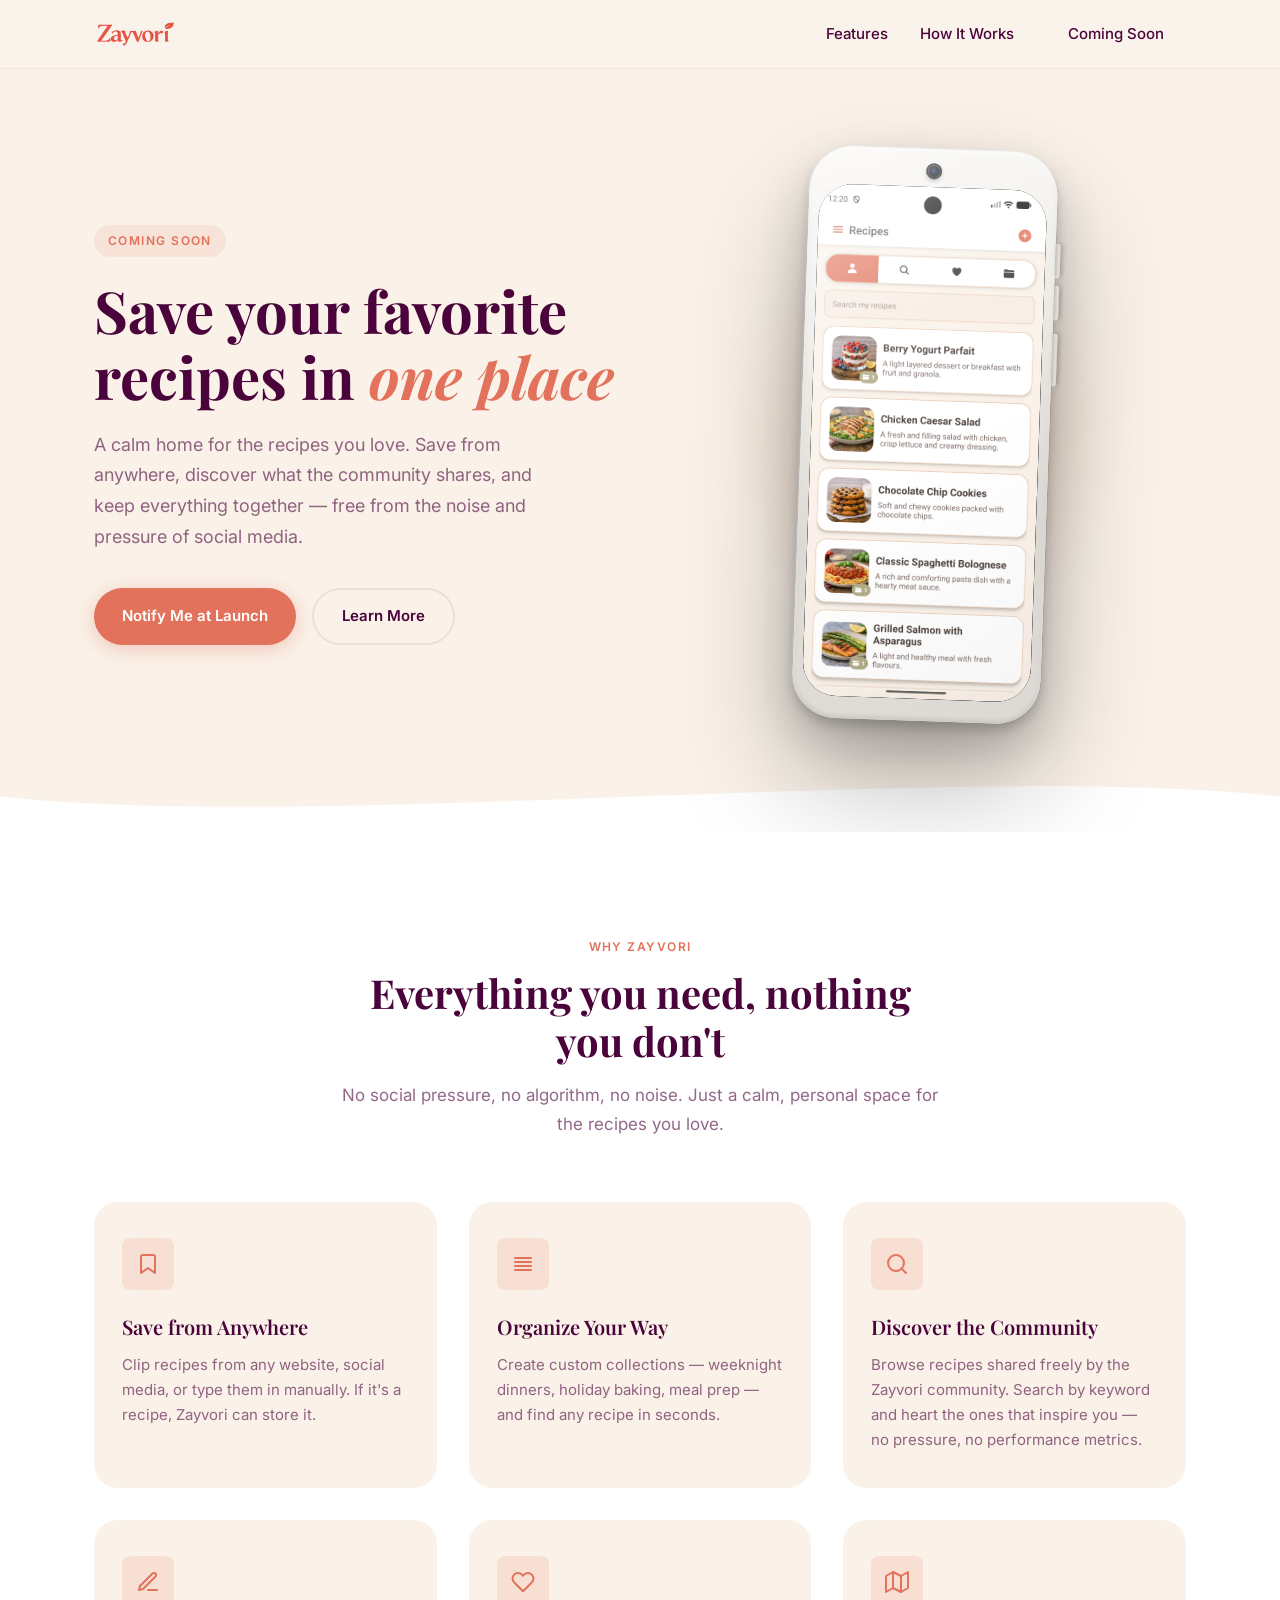
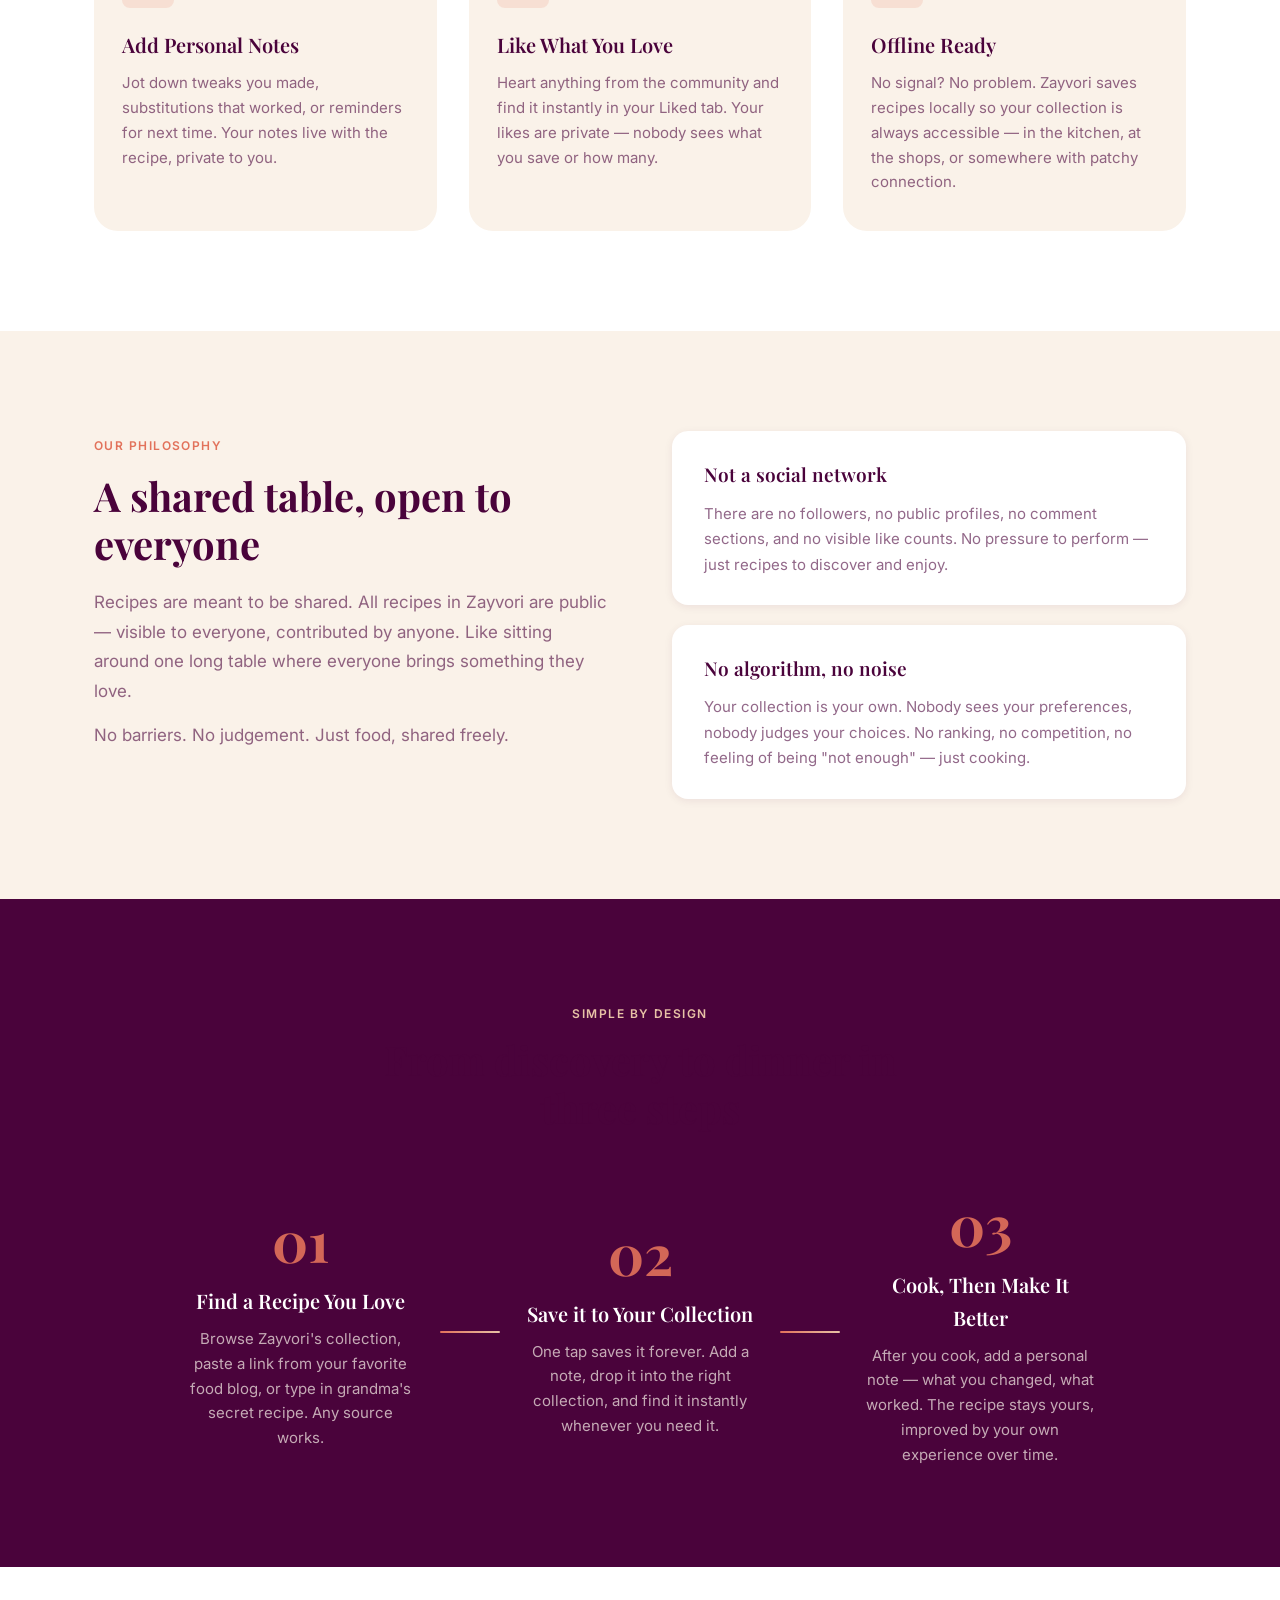
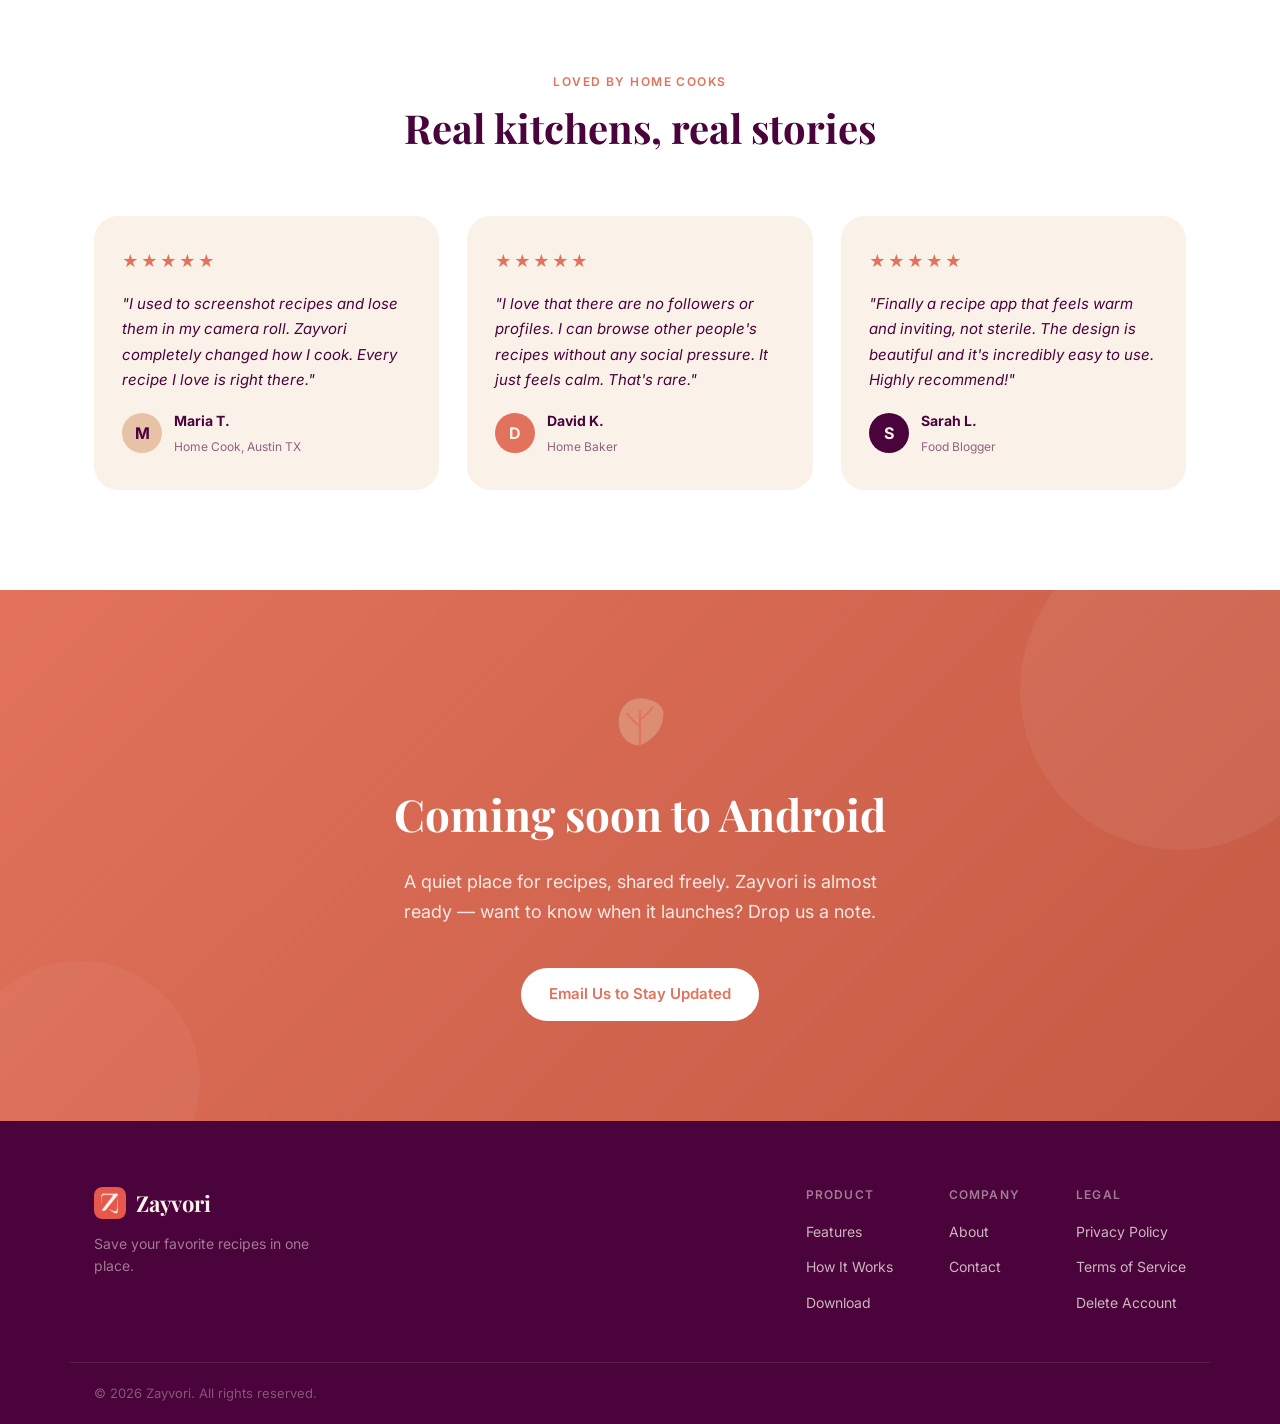
==== commit d985568b: "Android-first launch" ====
--- a/index.html
+++ b/index.html
@@ -249,7 +249,7 @@
           <path d="M30 28C30 28 38 22 42 16" stroke="#E2725B" stroke-width="1.5" stroke-linecap="round"/>
         </svg>
       </div>
-      <h2>Coming soon to iOS &amp; Android</h2>
+      <h2>Coming soon to Android</h2>
       <p>A quiet place for recipes, shared freely. Zayvori is almost ready — want to know when it launches? Drop us a note.</p>
       <a href="mailto:hello@zayvori.com?subject=Notify%20me%20when%20Zayvori%20launches" class="btn btn--light">Email Us to Stay Updated</a>
     </div>
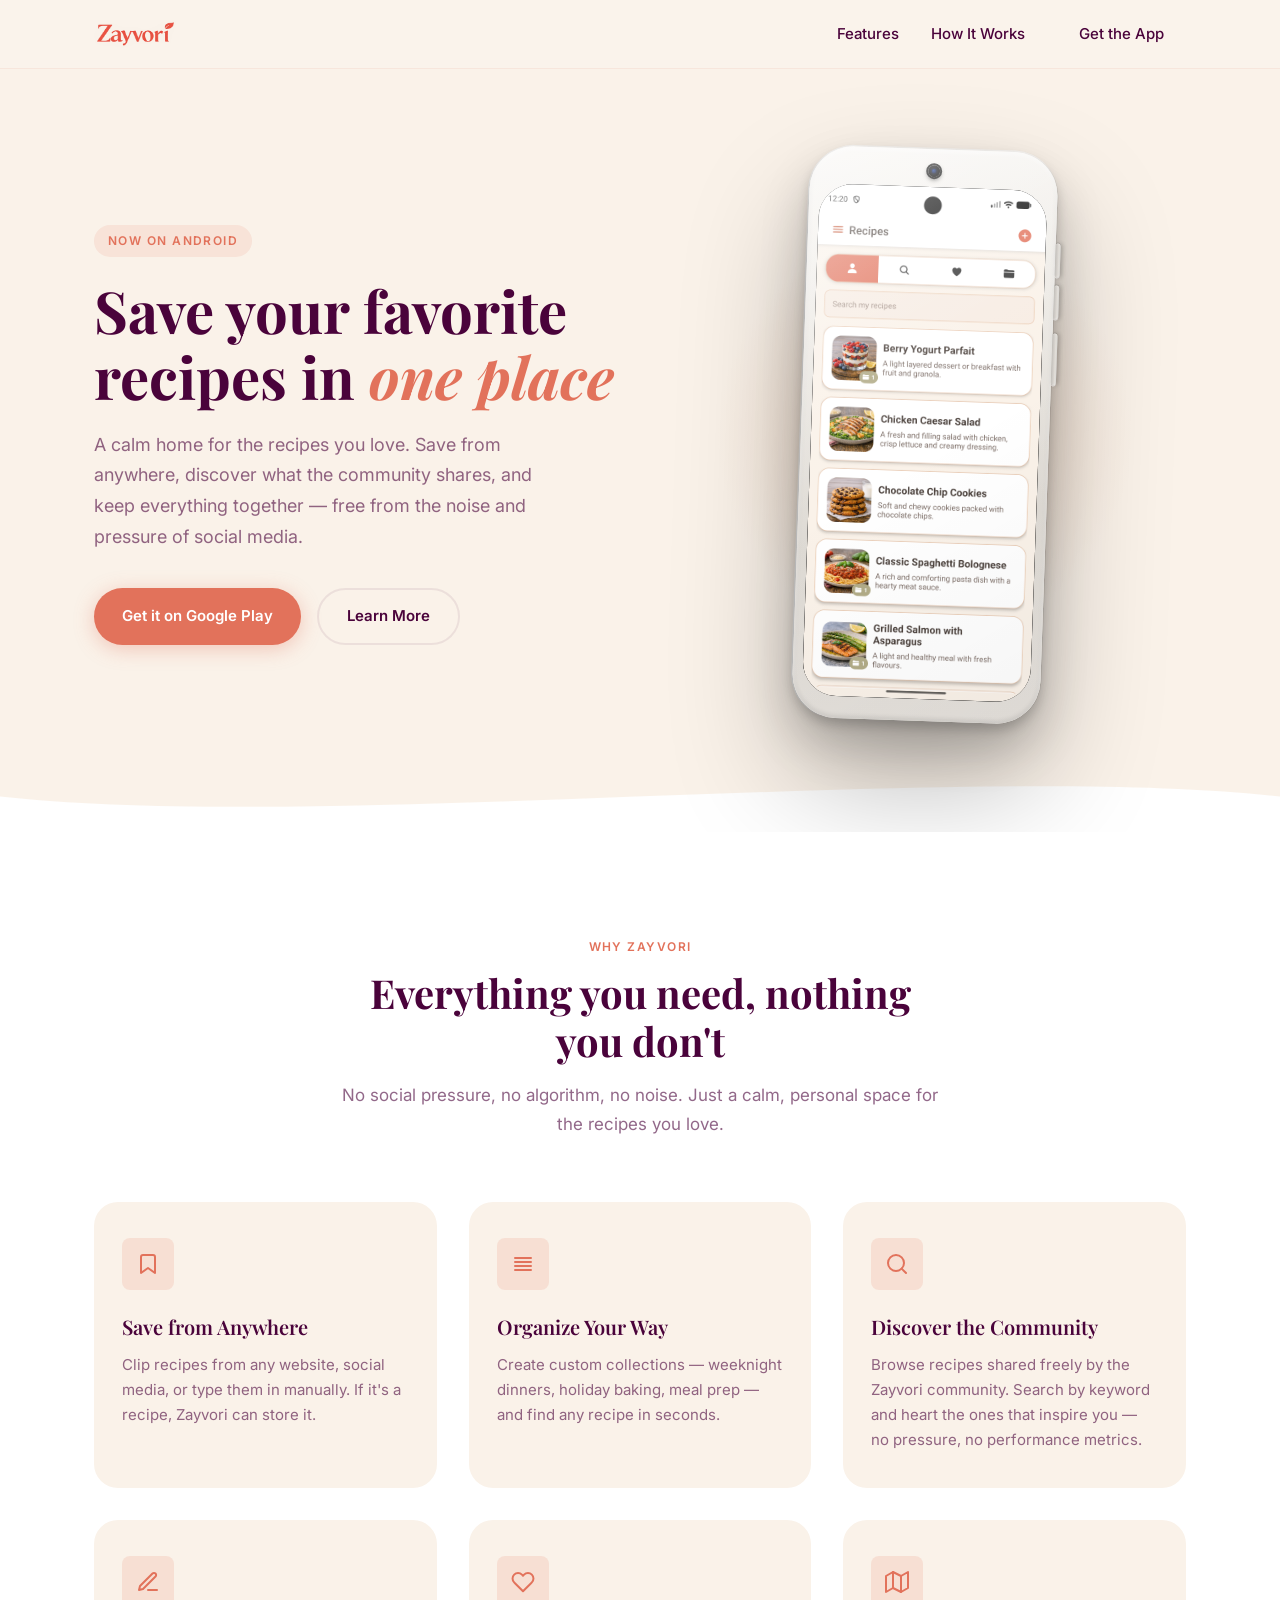
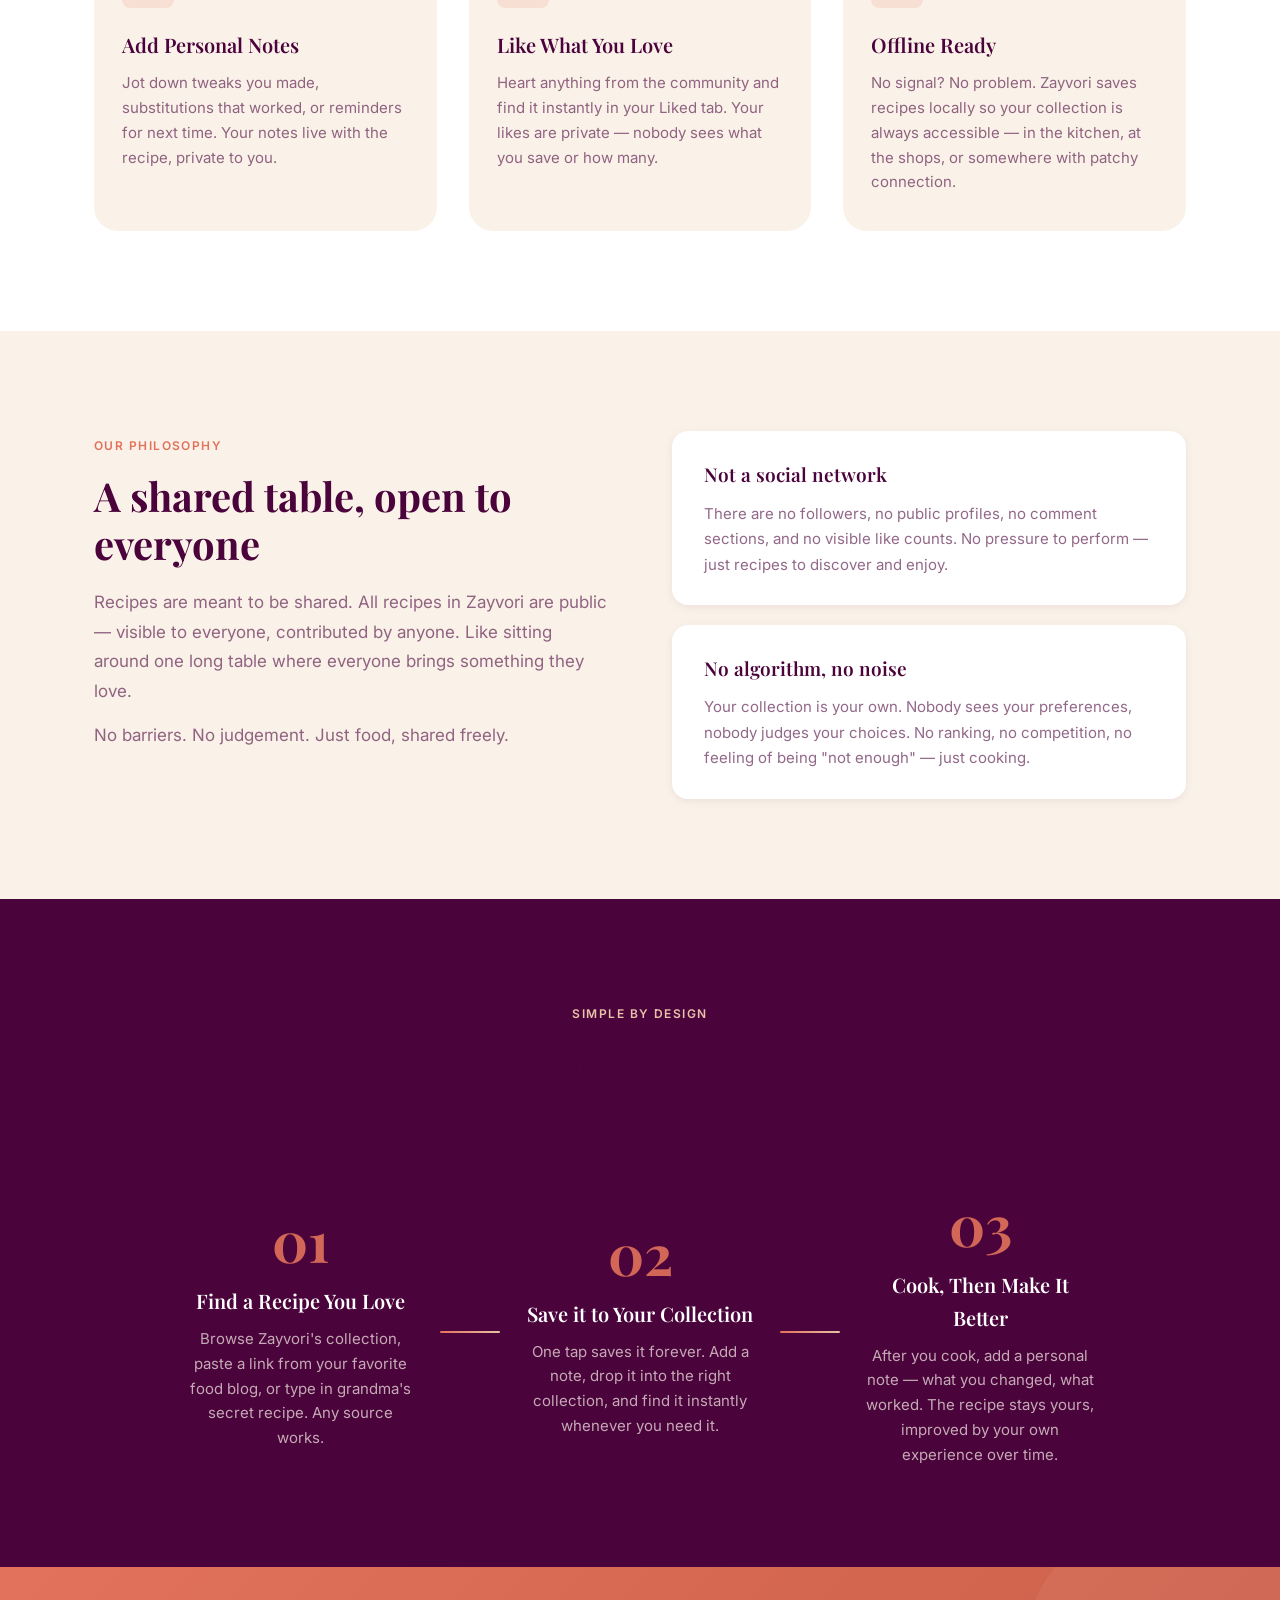
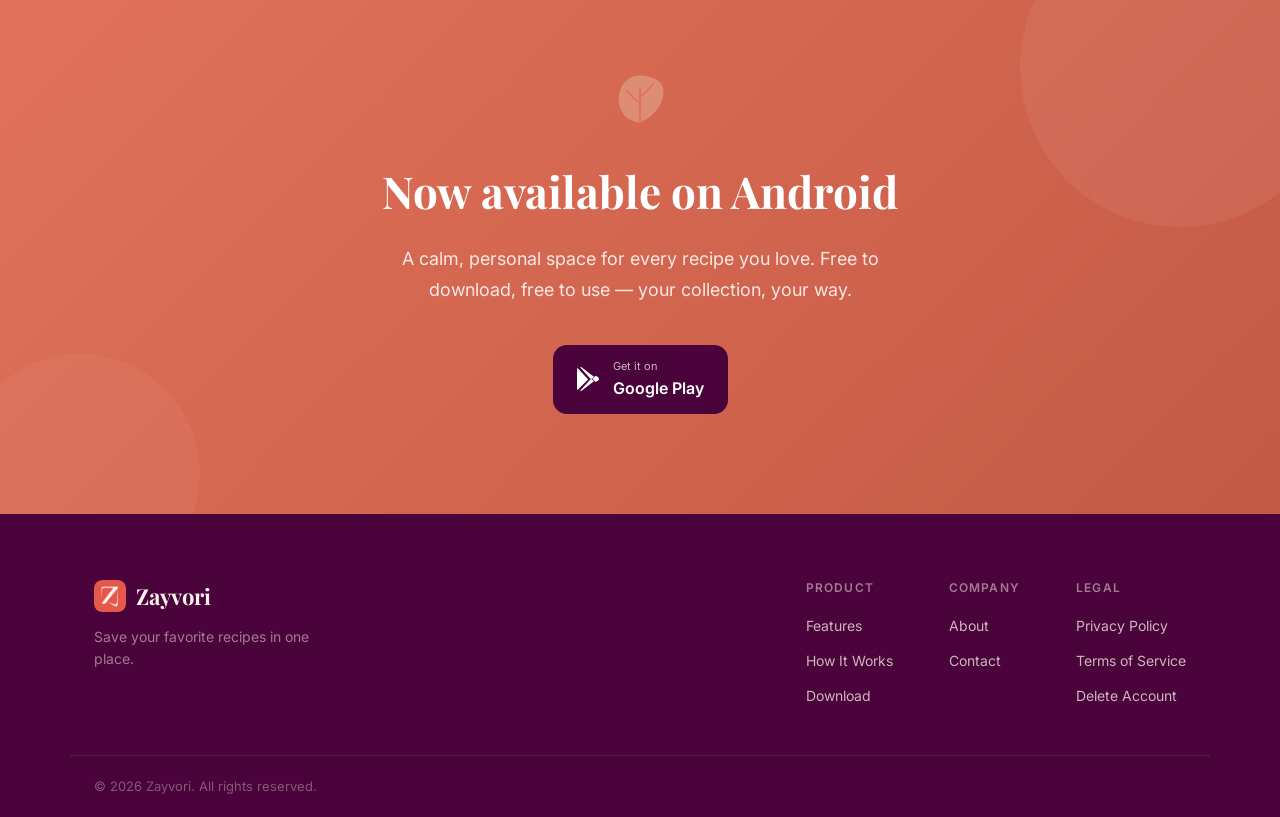
==== commit b30a2be2: "Launch website: replace coming-soon state with live Google Play links - Hero eyebrow and CTA updated" ====
--- a/index.html
+++ b/index.html
@@ -6,7 +6,7 @@
   <meta name="description" content="Zayvori — Save your favorite recipes in one place. Discover, collect, and cook with ease." />
   <meta property="og:title" content="Zayvori — Your Personal Recipe Collection" />
   <meta property="og:description" content="Save your favorite recipes in one place. Discover, collect, and cook with ease." />
-  <meta property="og:image" content="https://zayvori.com/assets/zayvori_logo.png" />
+  <meta property="og:image" content="https://zayvori.com/assets/screenshot.png" />
   <meta property="og:url" content="https://zayvori.com" />
   <title>Zayvori — Your Personal Recipe Collection</title>
   <link rel="icon" type="image/png" href="assets/zayvori_icon.png" />
@@ -27,7 +27,7 @@
       <nav class="nav__links">
         <a href="#features">Features</a>
         <a href="#how-it-works">How It Works</a>
-        <a href="#download" class="btn btn--sm">Coming Soon</a>
+        <a href="#download" class="btn btn--sm">Get the App</a>
       </nav>
       <button class="nav__hamburger" aria-label="Open menu">
         <span></span><span></span><span></span>
@@ -39,11 +39,11 @@
   <section class="hero">
     <div class="container hero__inner">
       <div class="hero__text">
-        <span class="hero__eyebrow">Coming Soon</span>
+        <span class="hero__eyebrow">Now on Android</span>
         <h1 class="hero__headline">Save your favorite<br/>recipes in <em>one place</em></h1>
         <p class="hero__sub">A calm home for the recipes you love. Save from anywhere, discover what the community shares, and keep everything together — free from the noise and pressure of social media.</p>
         <div class="hero__ctas">
-          <a href="#download" class="btn btn--primary">Notify Me at Launch</a>
+          <a href="https://play.google.com/store/apps/details?id=com.zayvori.app" class="btn btn--primary" target="_blank" rel="noopener">Get it on Google Play</a>
           <a href="#features" class="btn btn--ghost">Learn More</a>
         </div>
       </div>
@@ -187,51 +187,6 @@
           <div class="step__content">
             <h3>Cook, Then Make It Better</h3>
             <p>After you cook, add a personal note — what you changed, what worked. The recipe stays yours, improved by your own experience over time.</p>
-          </div>
-        </div>
-      </div>
-    </div>
-  </section>
-
-  <!-- TESTIMONIALS -->
-  <section class="testimonials">
-    <div class="container">
-      <div class="section-header">
-        <span class="section-eyebrow">Loved by Home Cooks</span>
-        <h2>Real kitchens, real stories</h2>
-      </div>
-      <div class="testimonials__grid">
-        <div class="testimonial-card">
-          <div class="testimonial-card__stars" aria-label="5 stars">★★★★★</div>
-          <p>"I used to screenshot recipes and lose them in my camera roll. Zayvori completely changed how I cook. Every recipe I love is right there."</p>
-          <div class="testimonial-card__author">
-            <div class="testimonial-card__avatar" style="background:#E7C2A6">M</div>
-            <div>
-              <strong>Maria T.</strong>
-              <span>Home Cook, Austin TX</span>
-            </div>
-          </div>
-        </div>
-        <div class="testimonial-card">
-          <div class="testimonial-card__stars" aria-label="5 stars">★★★★★</div>
-          <p>"I love that there are no followers or profiles. I can browse other people's recipes without any social pressure. It just feels calm. That's rare."</p>
-          <div class="testimonial-card__author">
-            <div class="testimonial-card__avatar" style="background:#E2725B;color:#FAF2E9">D</div>
-            <div>
-              <strong>David K.</strong>
-              <span>Home Baker</span>
-            </div>
-          </div>
-        </div>
-        <div class="testimonial-card">
-          <div class="testimonial-card__stars" aria-label="5 stars">★★★★★</div>
-          <p>"Finally a recipe app that feels warm and inviting, not sterile. The design is beautiful and it's incredibly easy to use. Highly recommend!"</p>
-          <div class="testimonial-card__author">
-            <div class="testimonial-card__avatar" style="background:#4A033B;color:#FAF2E9">S</div>
-            <div>
-              <strong>Sarah L.</strong>
-              <span>Food Blogger</span>
-            </div>
           </div>
         </div>
       </div>
@@ -249,9 +204,19 @@
           <path d="M30 28C30 28 38 22 42 16" stroke="#E2725B" stroke-width="1.5" stroke-linecap="round"/>
         </svg>
       </div>
-      <h2>Coming soon to Android</h2>
-      <p>A quiet place for recipes, shared freely. Zayvori is almost ready — want to know when it launches? Drop us a note.</p>
-      <a href="mailto:hello@zayvori.com?subject=Notify%20me%20when%20Zayvori%20launches" class="btn btn--light">Email Us to Stay Updated</a>
+      <h2>Now available on Android</h2>
+      <p>A calm, personal space for every recipe you love. Free to download, free to use — your collection, your way.</p>
+      <div class="download__badges">
+        <a href="https://play.google.com/store/apps/details?id=com.zayvori.app" class="store-badge" target="_blank" rel="noopener" aria-label="Get Zayvori on Google Play">
+          <svg viewBox="0 0 24 24" fill="currentColor" aria-hidden="true">
+            <path d="M3.18 23.76c.33.19.71.24 1.08.14l12.64-9.73-2.79-2.79L3.18 23.76zM.49 1.17C.18 1.52 0 2.04 0 2.7v18.6c0 .66.18 1.18.49 1.52l.08.08L11 12.49v-.24L.57 1.09l-.08.08zM21.46 10.35l-2.9-1.67-3.12 3.12 3.12 3.13 2.92-1.68c.83-.48.83-1.25-.02-1.9zM4.26.09L16.9 9.83l-2.79 2.79L3.18.24C3.51.06 3.93.1 4.26.09z"/>
+          </svg>
+          <div>
+            <small>Get it on</small>
+            <strong>Google Play</strong>
+          </div>
+        </a>
+      </div>
     </div>
   </section>
 
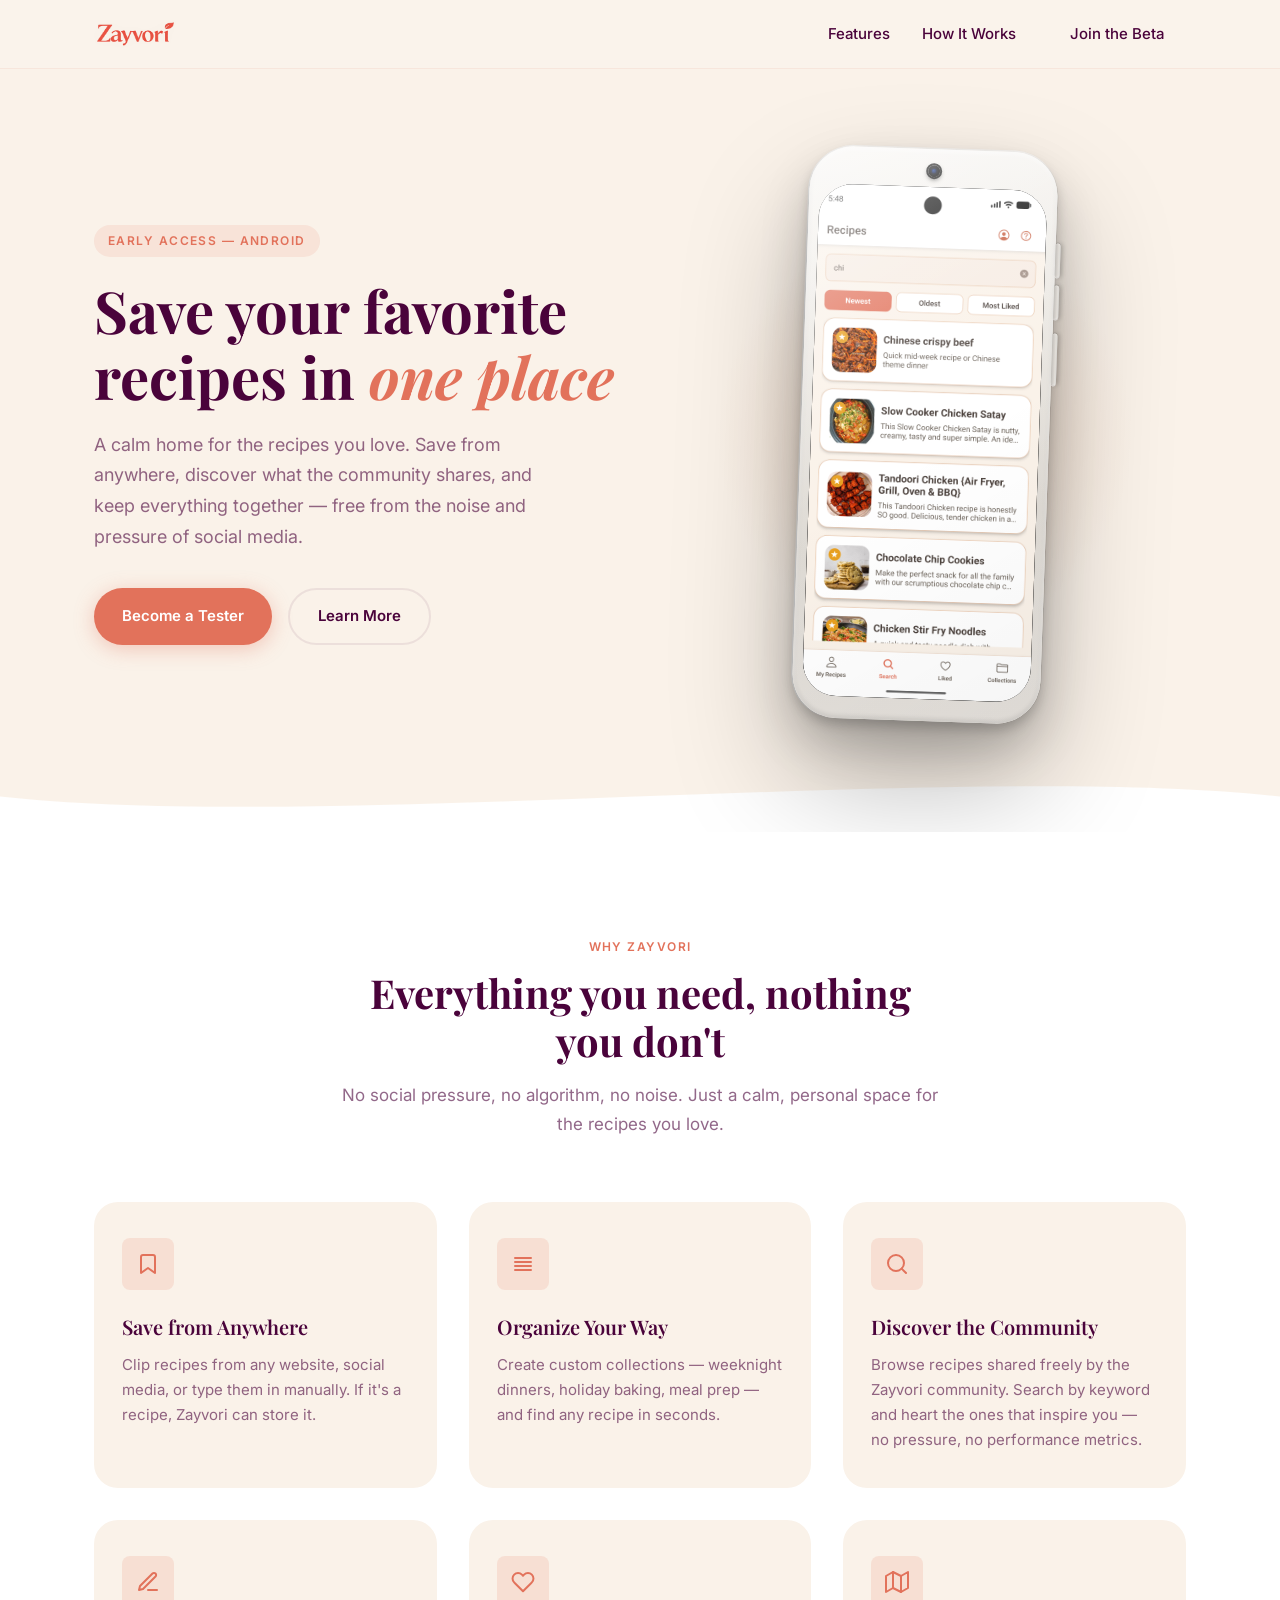
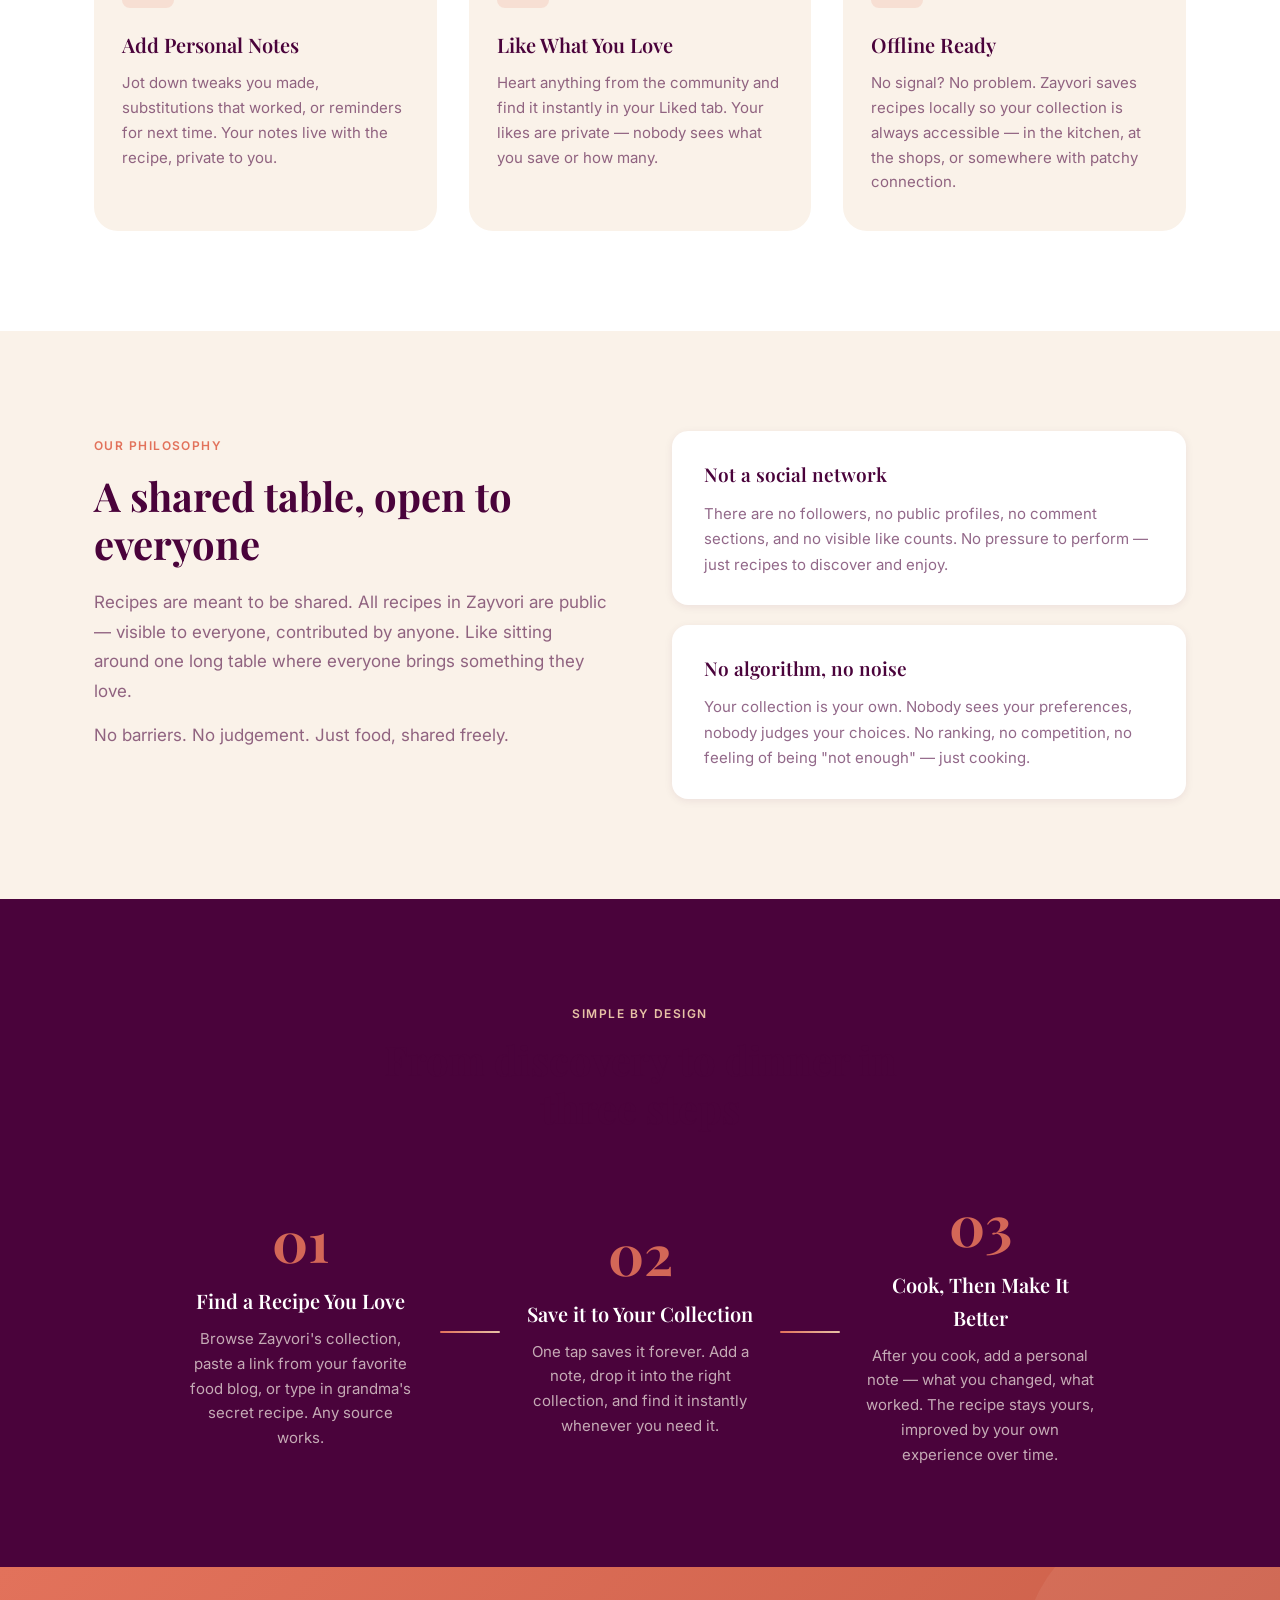
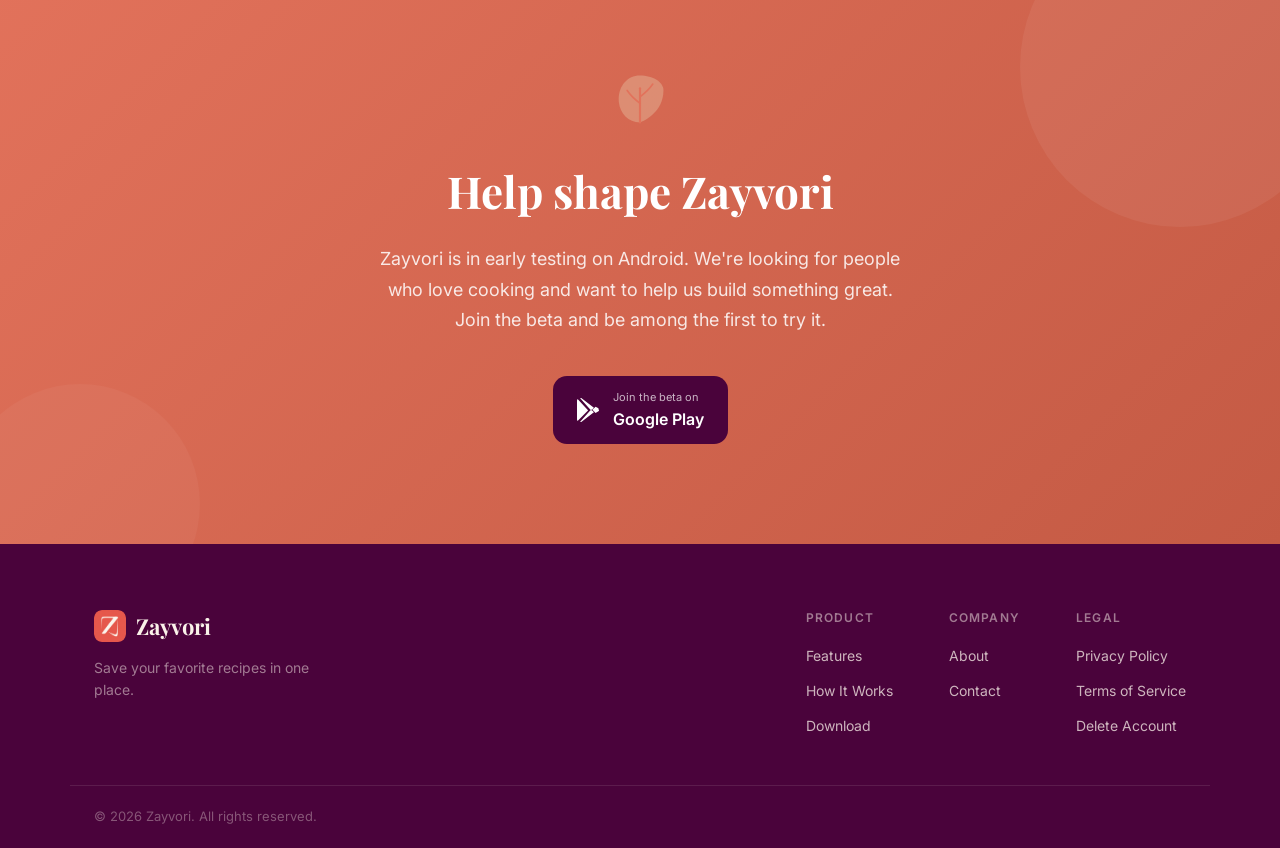
==== commit d7d3c03b: "Reflect closed alpha state; direct CTAs to Google Play testing opt-in App is not yet publicly availa" ====
--- a/index.html
+++ b/index.html
@@ -27,7 +27,7 @@
       <nav class="nav__links">
         <a href="#features">Features</a>
         <a href="#how-it-works">How It Works</a>
-        <a href="#download" class="btn btn--sm">Get the App</a>
+        <a href="#download" class="btn btn--sm">Join the Beta</a>
       </nav>
       <button class="nav__hamburger" aria-label="Open menu">
         <span></span><span></span><span></span>
@@ -39,11 +39,11 @@
   <section class="hero">
     <div class="container hero__inner">
       <div class="hero__text">
-        <span class="hero__eyebrow">Now on Android</span>
+        <span class="hero__eyebrow">Early Access — Android</span>
         <h1 class="hero__headline">Save your favorite<br/>recipes in <em>one place</em></h1>
         <p class="hero__sub">A calm home for the recipes you love. Save from anywhere, discover what the community shares, and keep everything together — free from the noise and pressure of social media.</p>
         <div class="hero__ctas">
-          <a href="https://play.google.com/store/apps/details?id=com.zayvori.app" class="btn btn--primary" target="_blank" rel="noopener">Get it on Google Play</a>
+          <a href="https://play.google.com/apps/testing/com.zayvori.app" class="btn btn--primary" target="_blank" rel="noopener">Become a Tester</a>
           <a href="#features" class="btn btn--ghost">Learn More</a>
         </div>
       </div>
@@ -204,15 +204,15 @@
           <path d="M30 28C30 28 38 22 42 16" stroke="#E2725B" stroke-width="1.5" stroke-linecap="round"/>
         </svg>
       </div>
-      <h2>Now available on Android</h2>
-      <p>A calm, personal space for every recipe you love. Free to download, free to use — your collection, your way.</p>
+      <h2>Help shape Zayvori</h2>
+      <p>Zayvori is in early testing on Android. We're looking for people who love cooking and want to help us build something great. Join the beta and be among the first to try it.</p>
       <div class="download__badges">
-        <a href="https://play.google.com/store/apps/details?id=com.zayvori.app" class="store-badge" target="_blank" rel="noopener" aria-label="Get Zayvori on Google Play">
+        <a href="https://play.google.com/apps/testing/com.zayvori.app" class="store-badge" target="_blank" rel="noopener" aria-label="Join the Zayvori beta on Google Play">
           <svg viewBox="0 0 24 24" fill="currentColor" aria-hidden="true">
             <path d="M3.18 23.76c.33.19.71.24 1.08.14l12.64-9.73-2.79-2.79L3.18 23.76zM.49 1.17C.18 1.52 0 2.04 0 2.7v18.6c0 .66.18 1.18.49 1.52l.08.08L11 12.49v-.24L.57 1.09l-.08.08zM21.46 10.35l-2.9-1.67-3.12 3.12 3.12 3.13 2.92-1.68c.83-.48.83-1.25-.02-1.9zM4.26.09L16.9 9.83l-2.79 2.79L3.18.24C3.51.06 3.93.1 4.26.09z"/>
           </svg>
           <div>
-            <small>Get it on</small>
+            <small>Join the beta on</small>
             <strong>Google Play</strong>
           </div>
         </a>
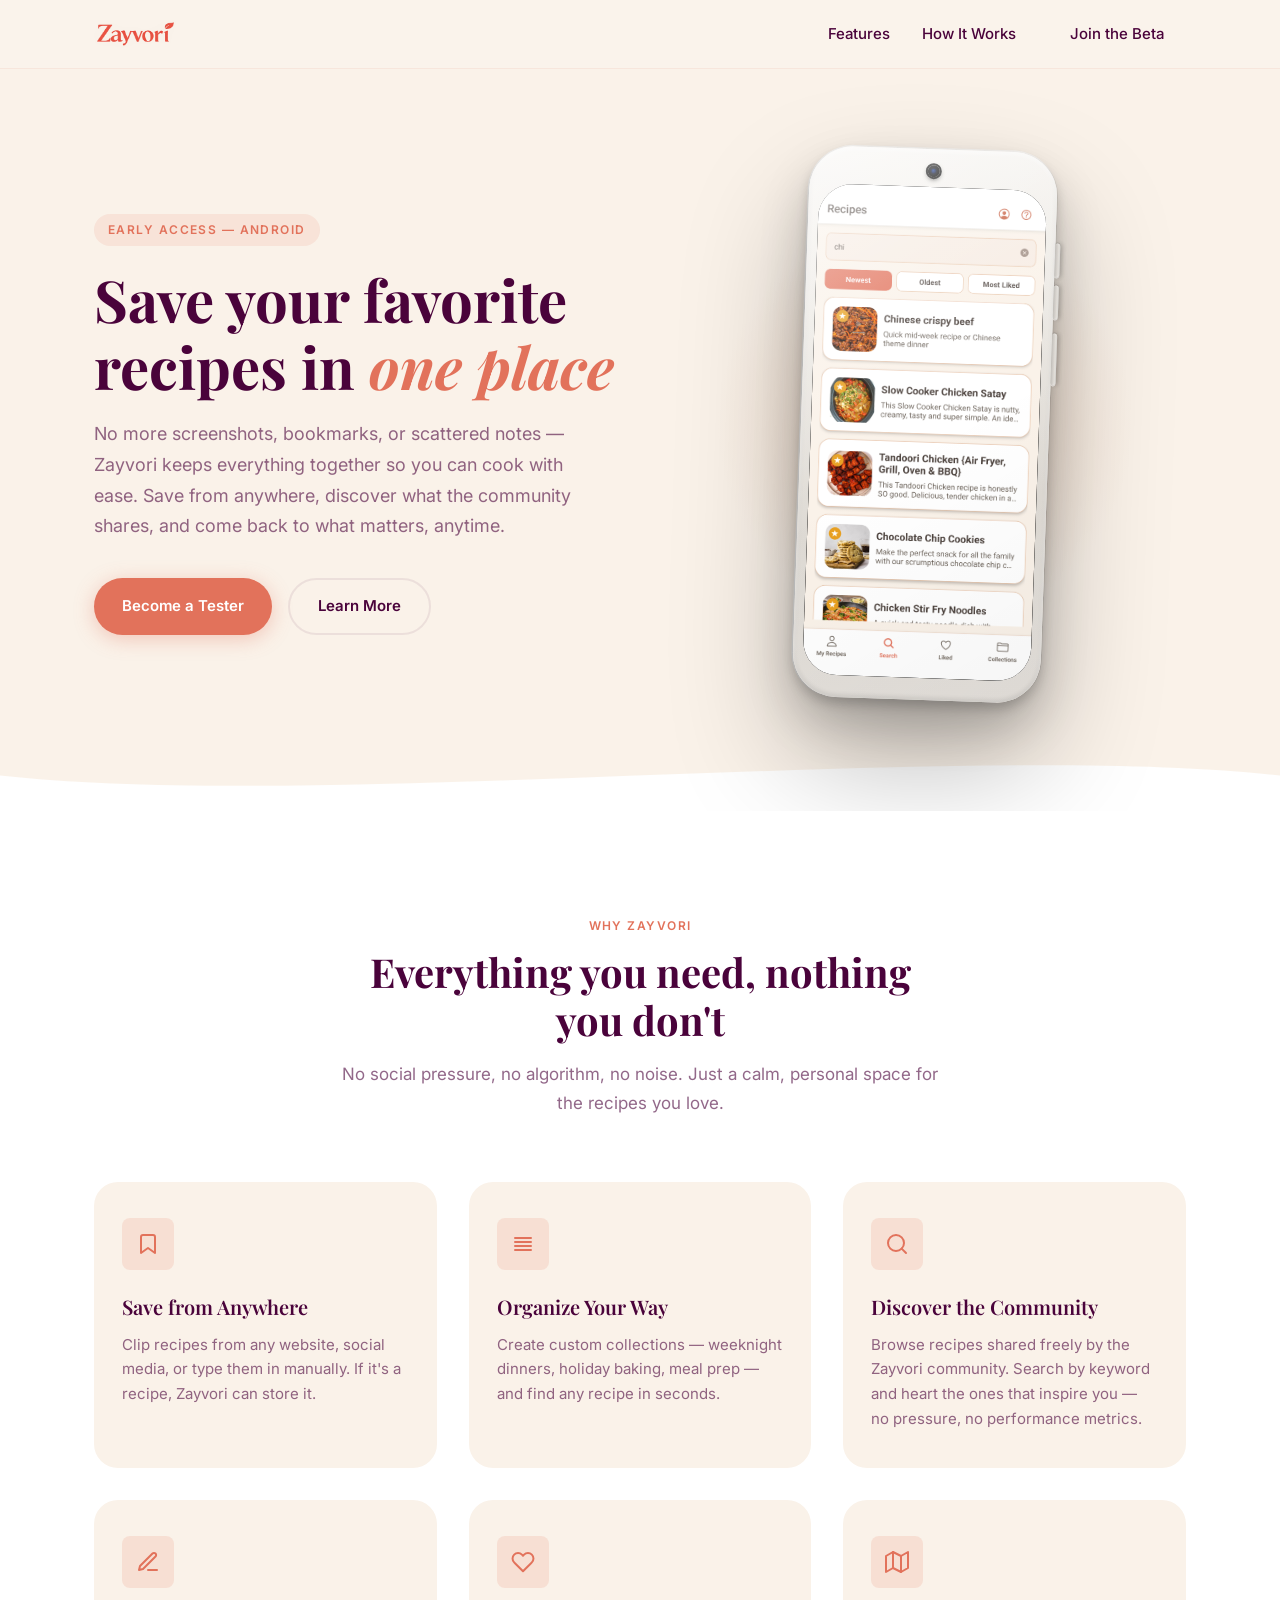
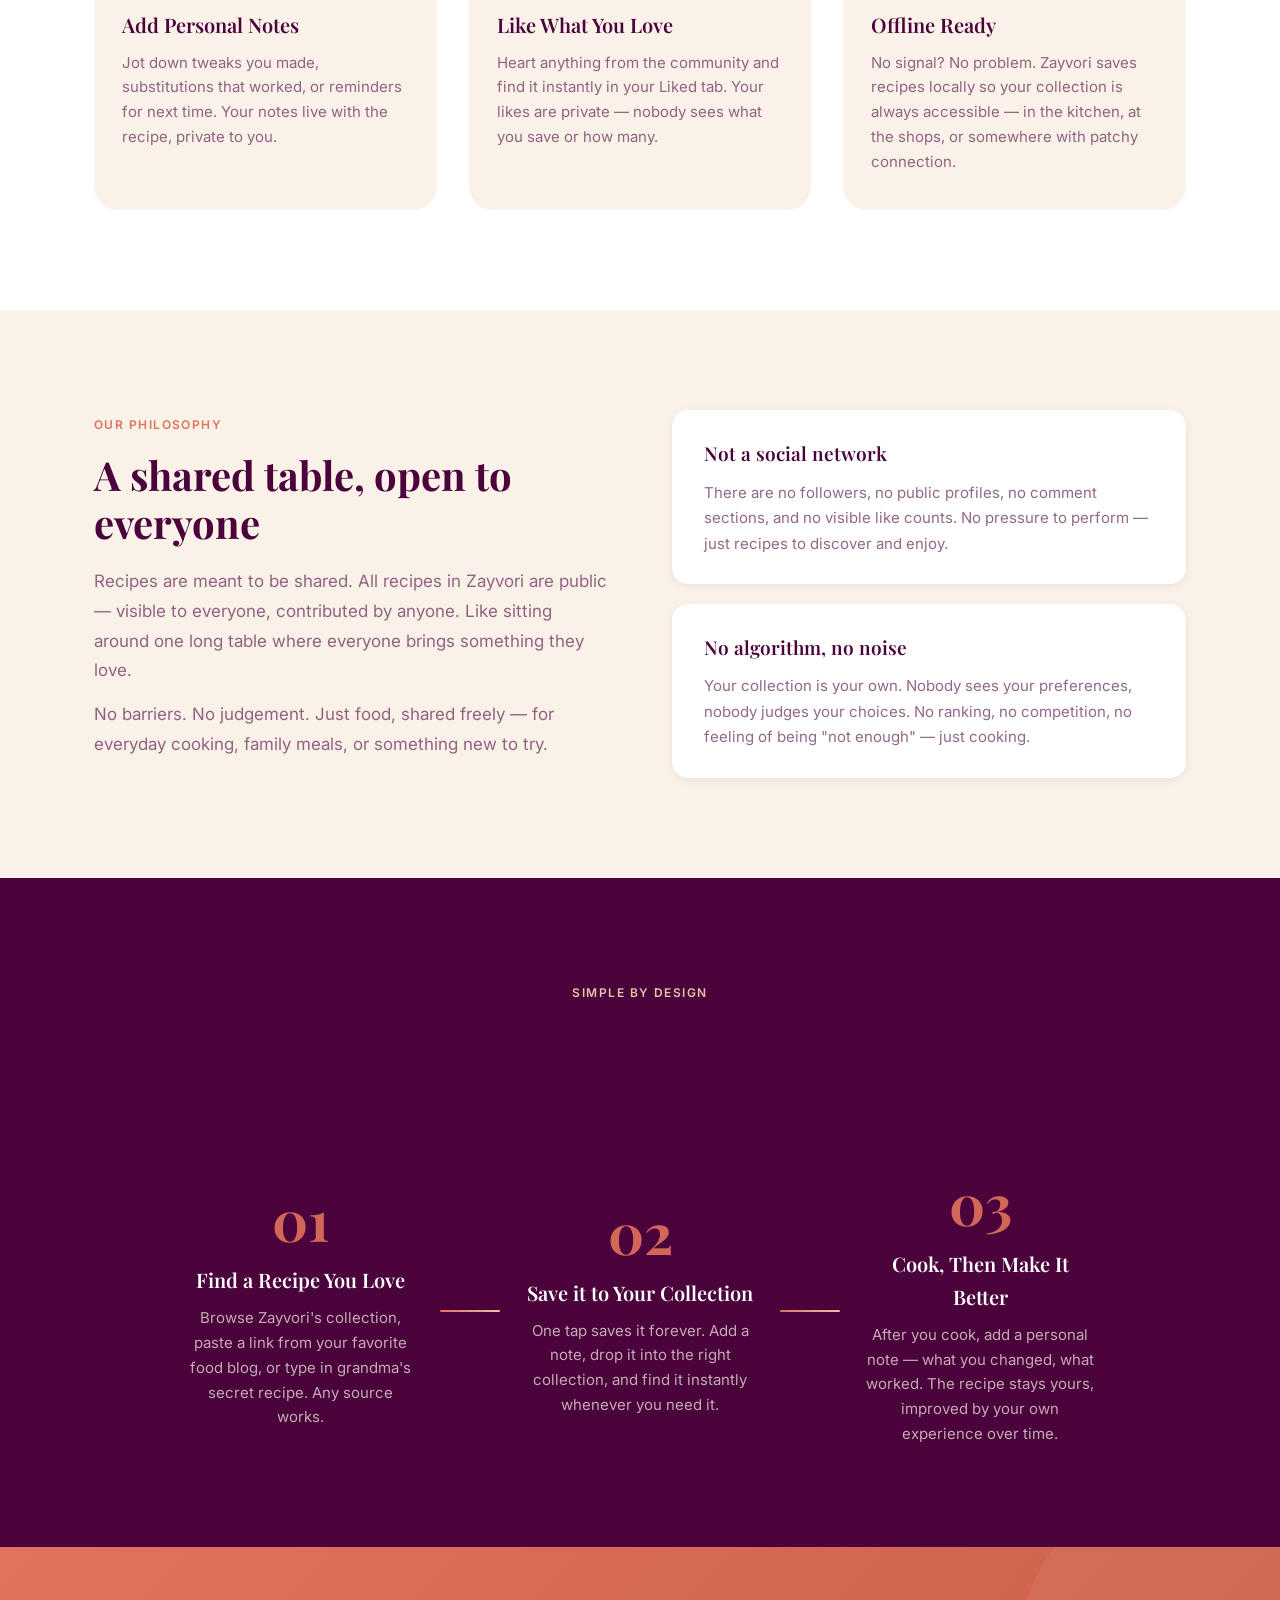
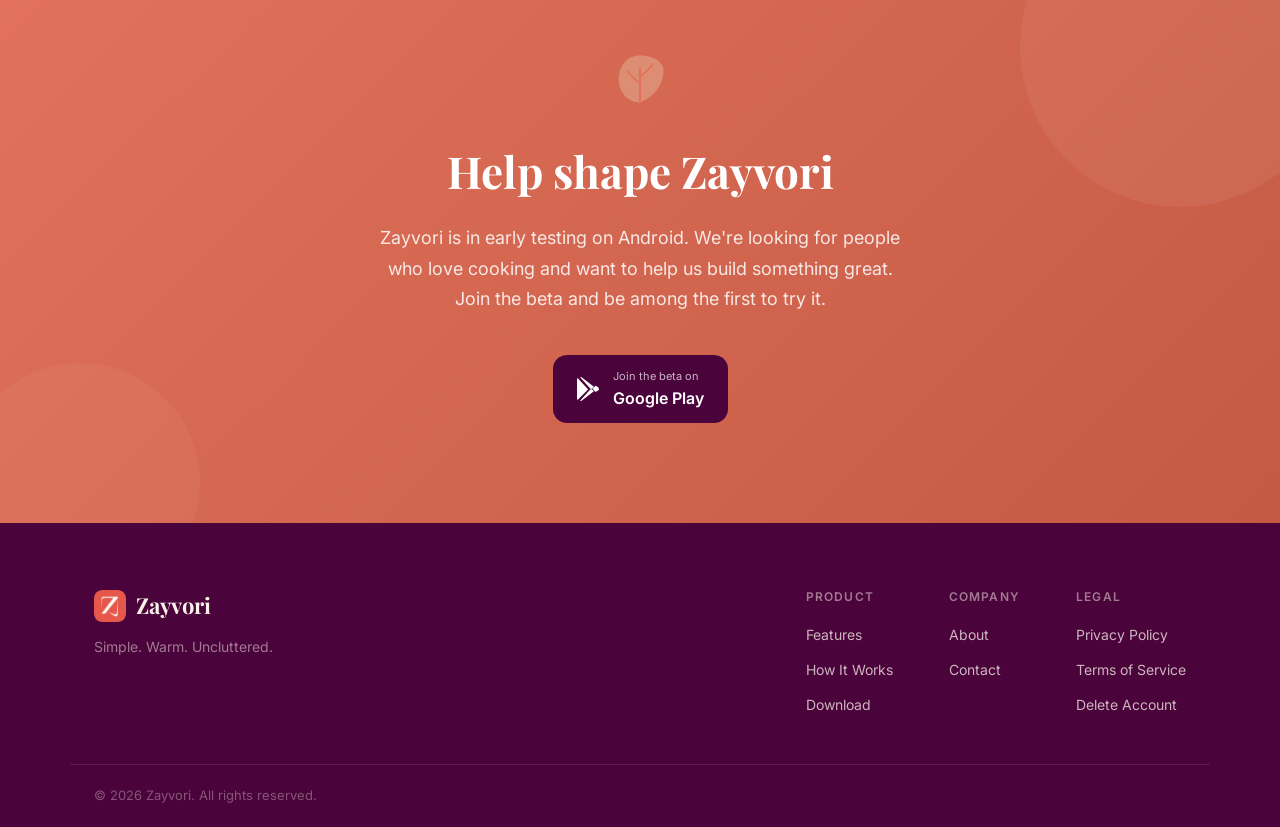
==== commit 36cde964: "Align website copy with Play Store tone and intent - Hero sub: open with 'no more screenshots/bookma" ====
--- a/index.html
+++ b/index.html
@@ -41,7 +41,7 @@
       <div class="hero__text">
         <span class="hero__eyebrow">Early Access — Android</span>
         <h1 class="hero__headline">Save your favorite<br/>recipes in <em>one place</em></h1>
-        <p class="hero__sub">A calm home for the recipes you love. Save from anywhere, discover what the community shares, and keep everything together — free from the noise and pressure of social media.</p>
+        <p class="hero__sub">No more screenshots, bookmarks, or scattered notes — Zayvori keeps everything together so you can cook with ease. Save from anywhere, discover what the community shares, and come back to what matters, anytime.</p>
         <div class="hero__ctas">
           <a href="https://play.google.com/apps/testing/com.zayvori.app" class="btn btn--primary" target="_blank" rel="noopener">Become a Tester</a>
           <a href="#features" class="btn btn--ghost">Learn More</a>
@@ -142,7 +142,7 @@
           <span class="section-eyebrow">Our Philosophy</span>
           <h2>A shared table, open to everyone</h2>
           <p>Recipes are meant to be shared. All recipes in Zayvori are public — visible to everyone, contributed by anyone. Like sitting around one long table where everyone brings something they love.</p>
-          <p>No barriers. No judgement. Just food, shared freely.</p>
+          <p>No barriers. No judgement. Just food, shared freely — for everyday cooking, family meals, or something new to try.</p>
         </div>
         <div class="philosophy__values">
           <div class="philosophy__value">
@@ -228,7 +228,7 @@
           <img src="assets/zayvori_icon.png" alt="" width="32" height="32" class="footer__icon">
           <span>Zayvori</span>
         </a>
-        <p>Save your favorite recipes in one place.</p>
+        <p>Simple. Warm. Uncluttered.</p>
       </div>
       <div class="footer__links">
         <div class="footer__col">
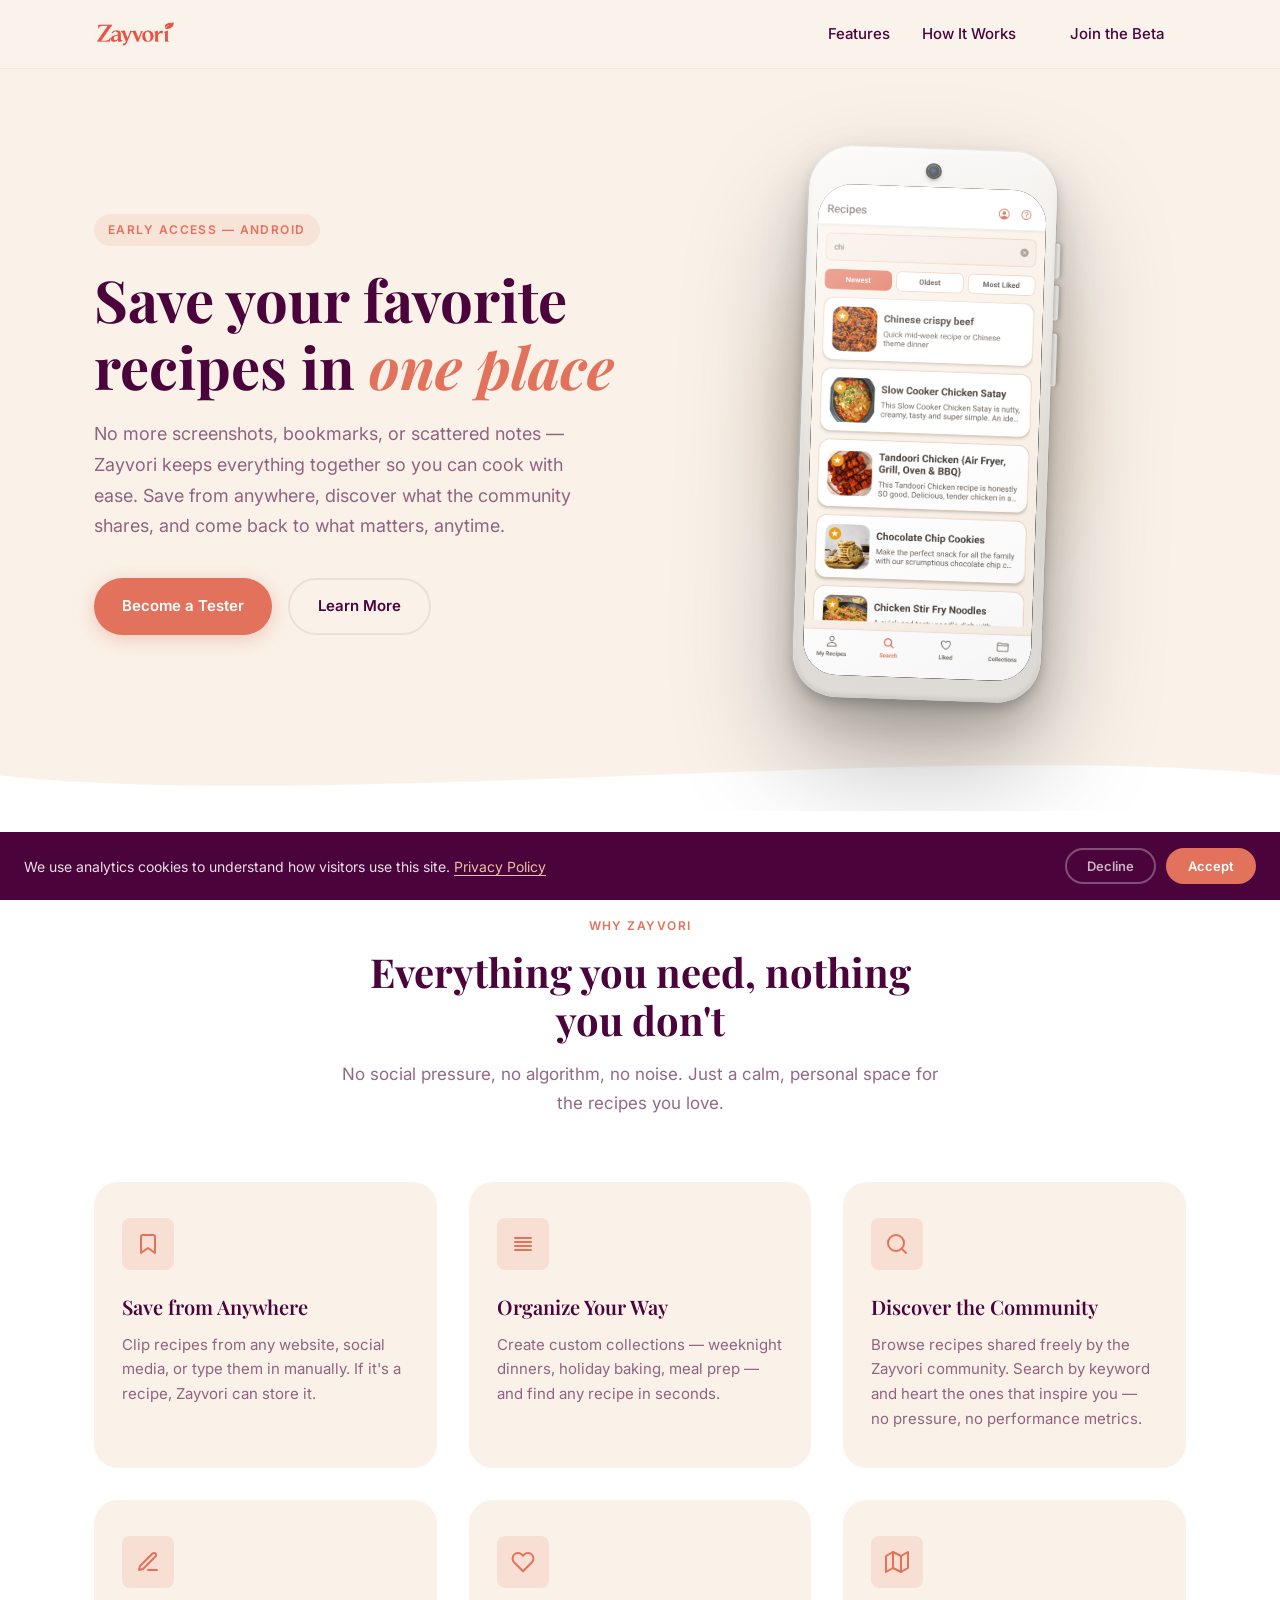
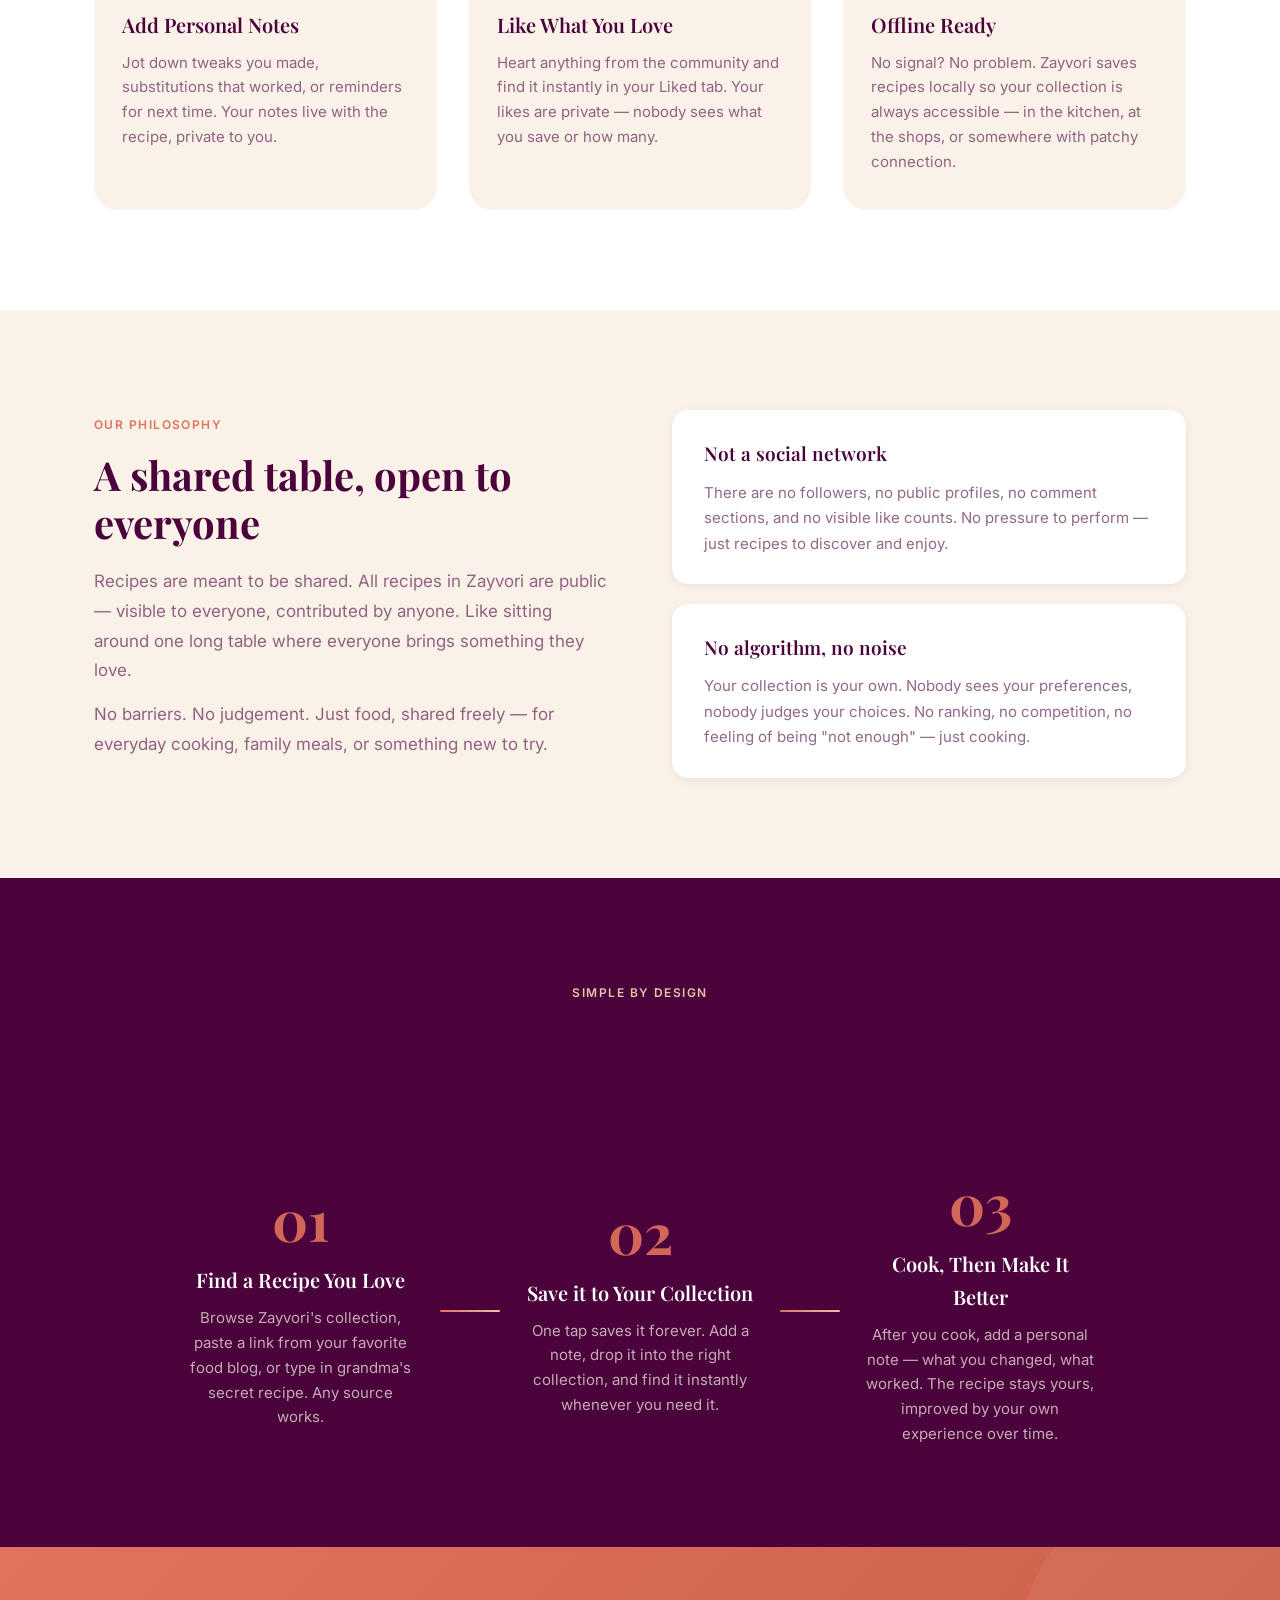
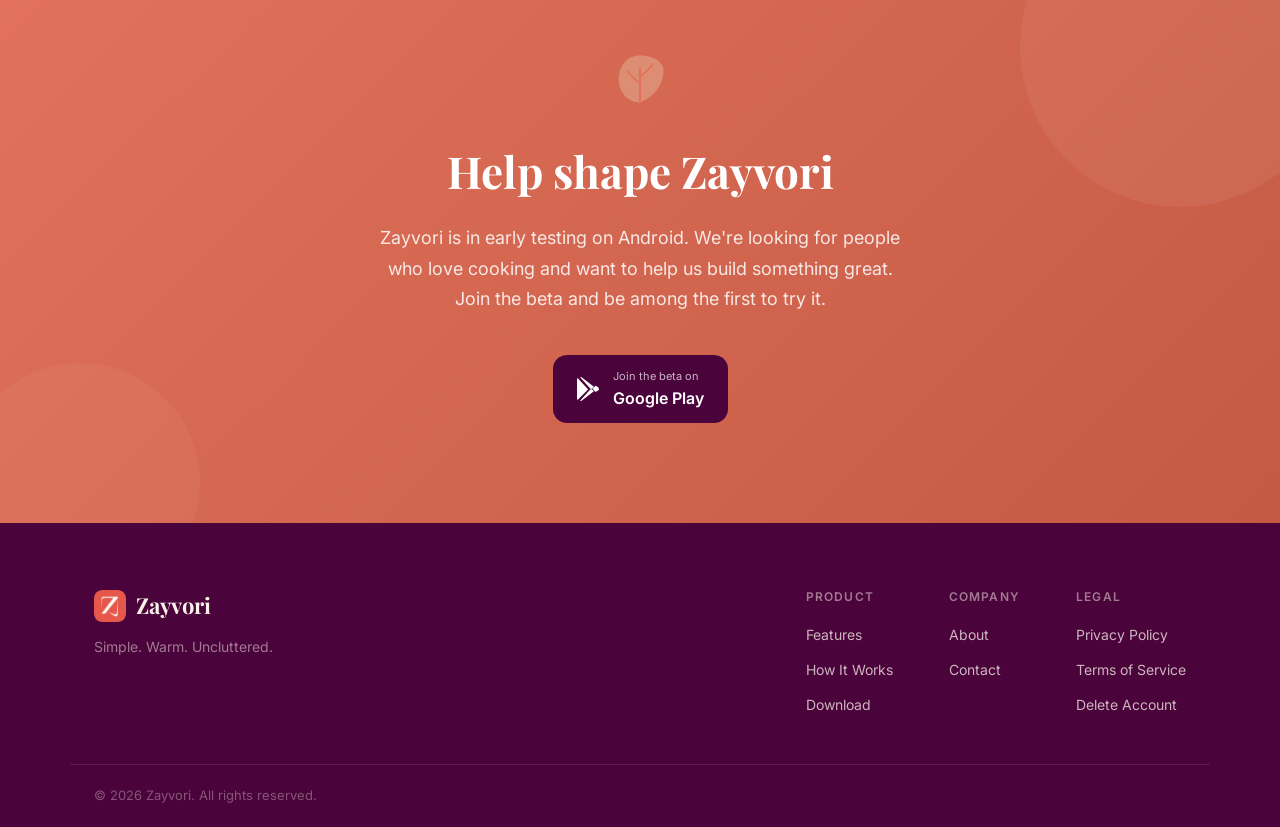
==== commit b212836f: "Add cookie consent banner with GA4 Consent Mode v2 GA now defaults to analytics_storage: denied on e" ====
--- a/index.html
+++ b/index.html
@@ -1,14 +1,49 @@
 <!DOCTYPE html>
 <html lang="en">
 <head>
+  <script>
+    window.dataLayer = window.dataLayer || [];
+    function gtag(){dataLayer.push(arguments);}
+    gtag('consent', 'default', {'analytics_storage': 'denied'});
+  </script>
+  <script async src="https://www.googletagmanager.com/gtag/js?id=G-7WECL7NJNR"></script>
+  <script>
+    gtag('js', new Date());
+    gtag('config', 'G-7WECL7NJNR');
+  </script>
   <meta charset="UTF-8" />
   <meta name="viewport" content="width=device-width, initial-scale=1.0" />
   <meta name="description" content="Zayvori — Save your favorite recipes in one place. Discover, collect, and cook with ease." />
+  <link rel="canonical" href="https://zayvori.com/" />
+  <meta property="og:type" content="website" />
+  <meta property="og:site_name" content="Zayvori" />
   <meta property="og:title" content="Zayvori — Your Personal Recipe Collection" />
   <meta property="og:description" content="Save your favorite recipes in one place. Discover, collect, and cook with ease." />
   <meta property="og:image" content="https://zayvori.com/assets/screenshot.png" />
-  <meta property="og:url" content="https://zayvori.com" />
+  <meta property="og:url" content="https://zayvori.com/" />
+  <meta name="twitter:card" content="summary_large_image" />
+  <meta name="twitter:title" content="Zayvori — Your Personal Recipe Collection" />
+  <meta name="twitter:description" content="Save your favorite recipes in one place. Discover, collect, and cook with ease." />
+  <meta name="twitter:image" content="https://zayvori.com/assets/screenshot.png" />
   <title>Zayvori — Your Personal Recipe Collection</title>
+  <script type="application/ld+json">
+  {
+    "@context": "https://schema.org",
+    "@type": "SoftwareApplication",
+    "name": "Zayvori",
+    "description": "Save your favorite recipes in one place. Clip from any website or social media, organize into collections, and discover recipes shared freely by the community.",
+    "url": "https://zayvori.com/",
+    "applicationCategory": "LifestyleApplication",
+    "operatingSystem": "Android",
+    "offers": {
+      "@type": "Offer",
+      "price": "0",
+      "priceCurrency": "USD"
+    },
+    "screenshot": "https://zayvori.com/assets/screenshot.png",
+    "image": "https://zayvori.com/assets/zayvori_icon.png"
+  }
+  </script>
   <link rel="icon" type="image/png" href="assets/zayvori_icon.png" />
   <link rel="apple-touch-icon" href="assets/zayvori_icon.png" />
   <link rel="preconnect" href="https://fonts.googleapis.com" />
--- a/styles.css
+++ b/styles.css
@@ -1024,3 +1024,70 @@
   .legal-table { font-size: 13px; }
   .legal-table th, .legal-table td { padding: 10px 12px; }
 }
+
+/* ============================================================
+   COOKIE CONSENT BANNER
+   ============================================================ */
+
+.cookie-banner {
+  position: fixed;
+  bottom: 0;
+  left: 0;
+  right: 0;
+  background: var(--dark);
+  color: rgba(255,255,255,.88);
+  padding: 16px 24px;
+  display: flex;
+  align-items: center;
+  justify-content: space-between;
+  gap: 16px;
+  z-index: 9999;
+  transform: translateY(100%);
+  transition: transform 0.3s ease;
+  font-family: var(--font-body);
+  font-size: 14px;
+  line-height: 1.5;
+}
+
+.cookie-banner.visible { transform: translateY(0); }
+
+.cookie-banner__text { flex: 1; }
+.cookie-banner__text a { color: var(--tan); text-underline-offset: 3px; }
+.cookie-banner__text a:hover { color: #fff; }
+
+.cookie-banner__actions {
+  display: flex;
+  gap: 10px;
+  flex-shrink: 0;
+}
+
+.cookie-banner__btn {
+  padding: 8px 20px;
+  border-radius: var(--radius-xl);
+  font-family: var(--font-body);
+  font-size: 13px;
+  font-weight: 600;
+  cursor: pointer;
+  border: 2px solid transparent;
+  transition: background var(--transition), color var(--transition), border-color var(--transition);
+  white-space: nowrap;
+}
+
+.cookie-banner__btn--primary {
+  background: var(--coral);
+  color: #fff;
+  border-color: var(--coral);
+}
+.cookie-banner__btn--primary:hover { background: #d05e49; border-color: #d05e49; }
+
+.cookie-banner__btn--ghost {
+  background: transparent;
+  color: rgba(255,255,255,.7);
+  border-color: rgba(255,255,255,.3);
+}
+.cookie-banner__btn--ghost:hover { color: #fff; border-color: rgba(255,255,255,.6); }
+
+@media (max-width: 560px) {
+  .cookie-banner { flex-direction: column; align-items: flex-start; }
+  .cookie-banner__actions { align-self: flex-end; }
+}
